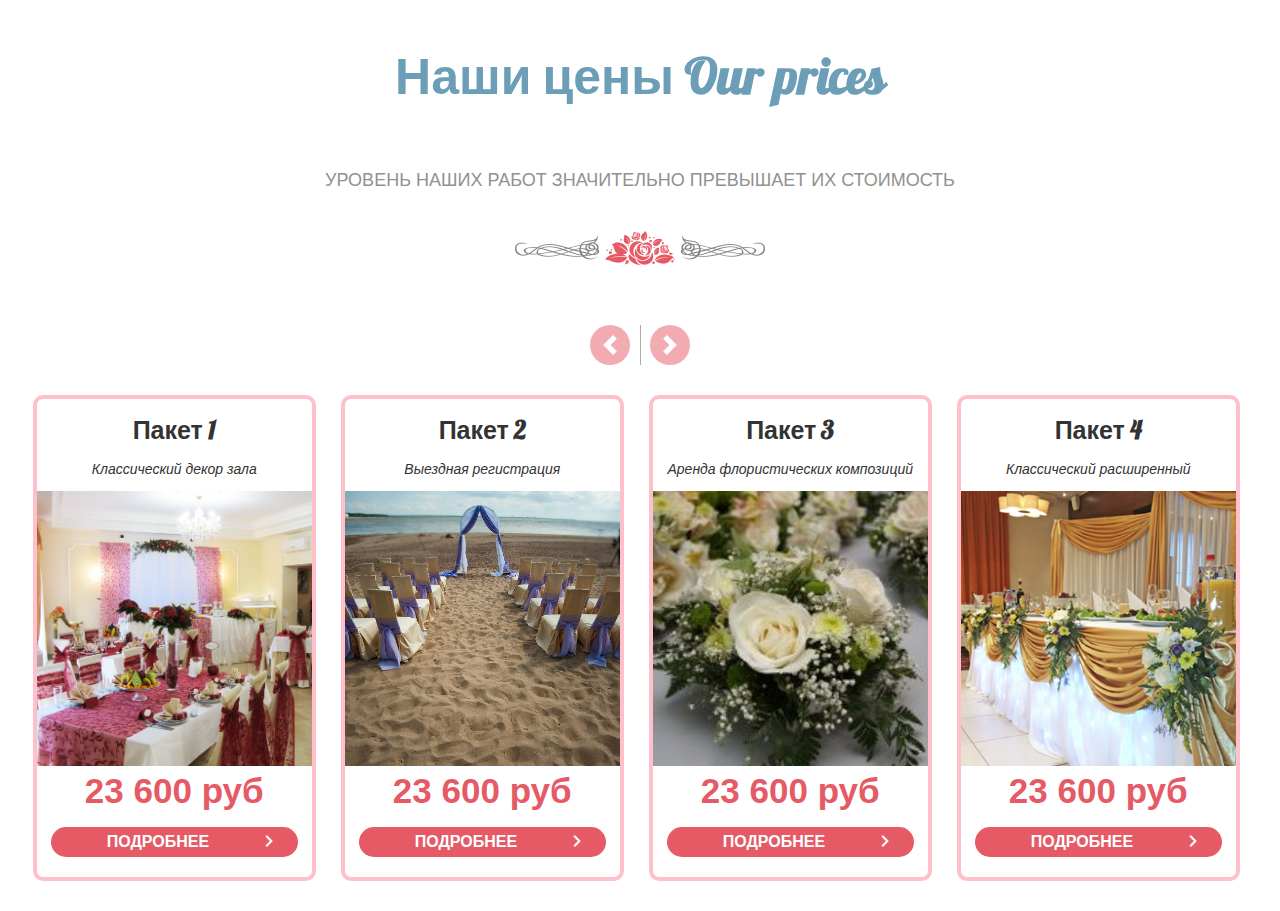
==== index.html @ 25bfe649 "Add files via upload" ====
<!DOCTYPE HTML>
<html lang="ru">
  <head>
    <meta charset="utf-8">
    <title>Контакты</title>
    <meta name="viewport" content="width=device-width, initial-scale=1">
    <link rel="stylesheet" href="css/style.min.css">
  </head>
  <body>
    <section class="price">
      <h2 class="price__title">Наши цены Our prices</h2>
      <p class="price__descr">Уровень наших работ значительно превышает их стоимость</p>
      <div class="price__decor-img">
        <img src="img/img_pod.png">
      </div>
        <div class="slider">
        <div class="slider__wrapper">
        <div class="slider__item">
          <figure class="pocket">
            <div class="pocket__title">
              <h4>Пакет 1</h4>
              <p>Классический декор зала</p>
            </div>
              <img src="img/IMG_4193-1-e1460666767911.jpg" alt="photo">
              <figcaption class="pocket__price">
                <p>23 600 руб</p>
                <a class="pocket__btn btn  btn--price" href="#">Подробнее<span></span></a>
              </figcaption>
            </figure>
        </div>
        <div class="slider__item">
          <figure class="pocket">
            <div class="pocket__title">
              <h4>Пакет 2</h4>
              <p>Выездная регистрация</p>
            </div>
              <img src="img/ijbMtm47as1-e1460666908214.jpg" alt="photo">
              <figcaption class="pocket__price">
                <p>23 600 руб</p>
                <a class="pocket__btn btn  btn--price" href="#">Подробнее<span></span></a>
              </figcaption>
            </figure>
        </div>
        <div class="slider__item">
          <figure class="pocket">
            <div class="pocket__title">
              <h4>Пакет 3</h4>
              <p>Аренда флористических композиций</p>
            </div>
              <img src="img/IMG_2077-e1460702430685.jpg" alt="photo">
              <figcaption class="pocket__price">
                <p>23 600 руб</p>
                <a class="pocket__btn btn  btn--price" href="#">Подробнее<span></span></a>
              </figcaption>
            </figure>
        </div>
        <div class="slider__item">
          <figure class="pocket">
            <div class="pocket__title">
              <h4>Пакет 4</h4>
              <p>Классический расширенный</p>
            </div>
              <img src="img/20150718_162829.jpg" alt="photo">
              <figcaption class="pocket__price">
                <p>23 600 руб</p>
                <a class="pocket__btn btn  btn--price" href="#">Подробнее<span></span></a>
              </figcaption>
            </figure>
        </div>
        <div class="slider__item">
          <figure class="pocket">
            <div class="pocket__title">
              <h4>Пакет 5</h4>
              <p>Классический "Все включено!"</p>
            </div>
              <img src="img/20150819_140505.jpg" alt="photo">
              <figcaption class="pocket__price">
                <p>23 600 руб</p>
                <a class="pocket__btn btn  btn--price" href="#">Подробнее<span></span></a>
              </figcaption>
            </figure>
        </div>
    </div>
    
    <button class="slider__control slider__control_left  slider__control_show" href="#" role="button"></button>
    <div class="price__decor-border"></div>
    <button class="slider__control slider__control_right slider__control_show" href="#" role="button"></button>
    
  </div>
    </section>
    <script type="text/javascript" src="js/slider-price.js"></script>
  </body>
</html>
---- css/style.min.css ----
@font-face{font-family:'lobster_twobold_italic';src:url(../fonts/lobstertwo-bolditalic-webfont.woff2) format('woff2'),url(../fonts/lobstertwo-bolditalic-webfont.woff) format('woff');font-weight:700;font-style:italic}@font-face{font-family:'lobster_1.3regular';src:url(../fonts/lobster_1.3-webfont.woff2) format('woff2'),url(../fonts/lobster_1.3-webfont.woff) format('woff');font-weight:400;font-style:normal}@font-face{font-family:'nerisblack';src:url(../fonts/neris-black-webfont.woff2) format('woff2'),url(../fonts/neris-black-webfont.woff) format('woff');font-weight:400;font-style:normal}@font-face{font-family:'nerissemibold';src:url(../fonts/neris-semibold-webfont.woff2) format('woff2'),url(../fonts/neris-semibold-webfont.woff) format('woff');font-weight:700;font-style:normal}
/*! normalize.css v8.0.1 | MIT License | github.com/necolas/normalize.css */
html{line-height:1.15;-webkit-text-size-adjust:100%}body{margin:0}details,main{display:block}h1{font-size:2em;margin:.67em 0}hr{box-sizing:content-box;height:0;overflow:visible}code,kbd,pre,samp{font-family:monospace,monospace;font-size:1em}a{background-color:transparent}abbr[title]{border-bottom:none;-webkit-text-decoration:underline dotted;text-decoration:underline dotted}b,strong{font-weight:bolder}small{font-size:80%}sub,sup{font-size:75%;line-height:0;position:relative;vertical-align:baseline}sub{bottom:-.25em}sup{top:-.5em}img{border-style:none}button,input,optgroup,select,textarea{font-family:inherit;font-size:100%;line-height:1.15;margin:0}button,input{overflow:visible}button,select{text-transform:none}[type=button],[type=reset],[type=submit],button{-webkit-appearance:button}[type=button]::-moz-focus-inner,[type=reset]::-moz-focus-inner,[type=submit]::-moz-focus-inner,button::-moz-focus-inner{border-style:none;padding:0}[type=button]:-moz-focusring,[type=reset]:-moz-focusring,[type=submit]:-moz-focusring,button:-moz-focusring{outline:1px dotted ButtonText}fieldset{padding:.35em .75em .625em}legend{color:inherit;display:table;max-width:100%;white-space:normal}progress{vertical-align:baseline}textarea{overflow:auto}[type=checkbox],[type=radio],legend{box-sizing:border-box;padding:0}[type=number]::-webkit-inner-spin-button,[type=number]::-webkit-outer-spin-button{height:auto}[type=search]{-webkit-appearance:textfield;outline-offset:-2px}[type=search]::-webkit-search-decoration{-webkit-appearance:none}::-webkit-file-upload-button{-webkit-appearance:button;font:inherit}summary{display:list-item}[hidden],template{display:none}.price{font-family:Roboto,Helvetica,Arial,sans-serif;max-width:1220px;margin:0 auto 30px;padding-left:20px;padding-right:20px}.price__title{font-family:'lobster_1.3regular',Helvetica,Arial,sans-serif;text-align:center;font-size:50px;line-height:60px;padding:10px 0 0;color:#6c9eb8}.price__descr{color:#919191;font-size:18px;font-weight:300;line-height:1.4;padding-top:15px;text-align:center;text-transform:uppercase}.price__decor-img{margin:0 auto;padding-bottom:55px;text-align:center;width:250px;padding-top:20px}.price__decor-img img{width:100%}.price__decor-border{background:#acacac 0 0;height:40px;top:0;left:0;margin:0 auto;position:absolute;right:0;width:1px}.pocket__btn,.pocket__price p{font-weight:900;line-height:1.2}.pocket__price p{color:#e55a65;font-size:35px;margin:0 auto 15px}.pocket__btn{box-sizing:border-box}.pocket__btn span{background:url(../img/arrow_white.png) no-repeat right center/8px auto;background-position:center;display:inline-block;float:right;height:12px;margin-right:10%;margin-top:8px;width:8px}.pocket{padding-top:20px;padding-bottom:20px;text-align:center;border:4px solid pink;border-radius:10px;color:pink;margin:0;width:90%}.pocket img{width:100%;height:auto}.pocket a,.slider__control:hover{color:#fff;text-decoration:none}.pocket__title{color:#333}.pocket__title h4{font-family:'lobster_1.3regular',Helvetica,Arial,sans-serif;font-size:25px;margin:0 auto 10px;padding:0}.pocket__title p{font-size:14px;font-style:italic}.slider{padding-top:70px;position:relative;overflow:hidden}.slider__wrapper{display:flex;transition:transform .6s ease;transition:transform .6s ease,-webkit-transform .6s ease;align-items:top;width:auto}.slider__item{padding-left:3px;flex:0 0 25%;max-width:25%}.slider__control{outline:0;border:0;position:absolute;top:20px;display:none;align-items:center;justify-content:center;width:40px;height:40px;color:#fff;text-align:center;opacity:.5;-webkit-transform:translateY(-50%);transform:translateY(-50%);background:#e55a65;border-radius:50%;margin:0 -50px 0 0}.slider__control_show{display:flex}.slider__control_show2{background-color:#ec868e}.slider__control:hover{outline:0;opacity:.9}.slider__control_left{left:50%;margin:0 0 0 -50px}.slider__control_right{right:50%;margin:0 -50px 0 0}.slider__control::before{content:'';display:inline-block;width:20px;height:20px;background:no-repeat center center;background-size:100% 100%}.slider__control_left::before{background-image:url("data:image/svg+xml;charset=utf8,%3Csvg xmlns='http://www.w3.org/2000/svg' fill='%23fff' viewBox='0 0 8 8'%3E%3Cpath d='M5.25 0l-4 4 4 4 1.5-1.5-2.5-2.5 2.5-2.5-1.5-1.5z'/%3E%3C/svg%3E")}.slider__control_right::before{background-image:url("data:image/svg+xml;charset=utf8,%3Csvg xmlns='http://www.w3.org/2000/svg' fill='%23fff' viewBox='0 0 8 8'%3E%3Cpath d='M2.75 0l-1.5 1.5 2.5 2.5-2.5 2.5 1.5 1.5 4-4-4-4z'/%3E%3C/svg%3E")}.slider__item>div{line-height:250px;font-size:100px;text-align:center}.btn{font-family:'circe-regular',Helvetica,Arial,sans-serif;width:90%;display:inline-block;box-sizing:border-box;background-color:#e55a65;color:#fff;text-transform:uppercase;text-decoration:none;text-align:center;border-radius:30px;height:30px;line-height:30px;z-index:1;border:0}.btn:hover{background-color:#de2e3c}@media (min-width:319px) and (max-width:467px){.price{max-width:467px}.slider__item{flex:0 0 100%;max-width:100%}}@media (min-width:468px) and (max-width:767px){.price{max-width:767px}.slider__item{flex:0 0 50%;max-width:50%}}@media (min-width:768px) and (max-width:1000px){.price{max-width:1000px}.slider__item{flex:0 0 33.333333%;max-width:33.333333%}}
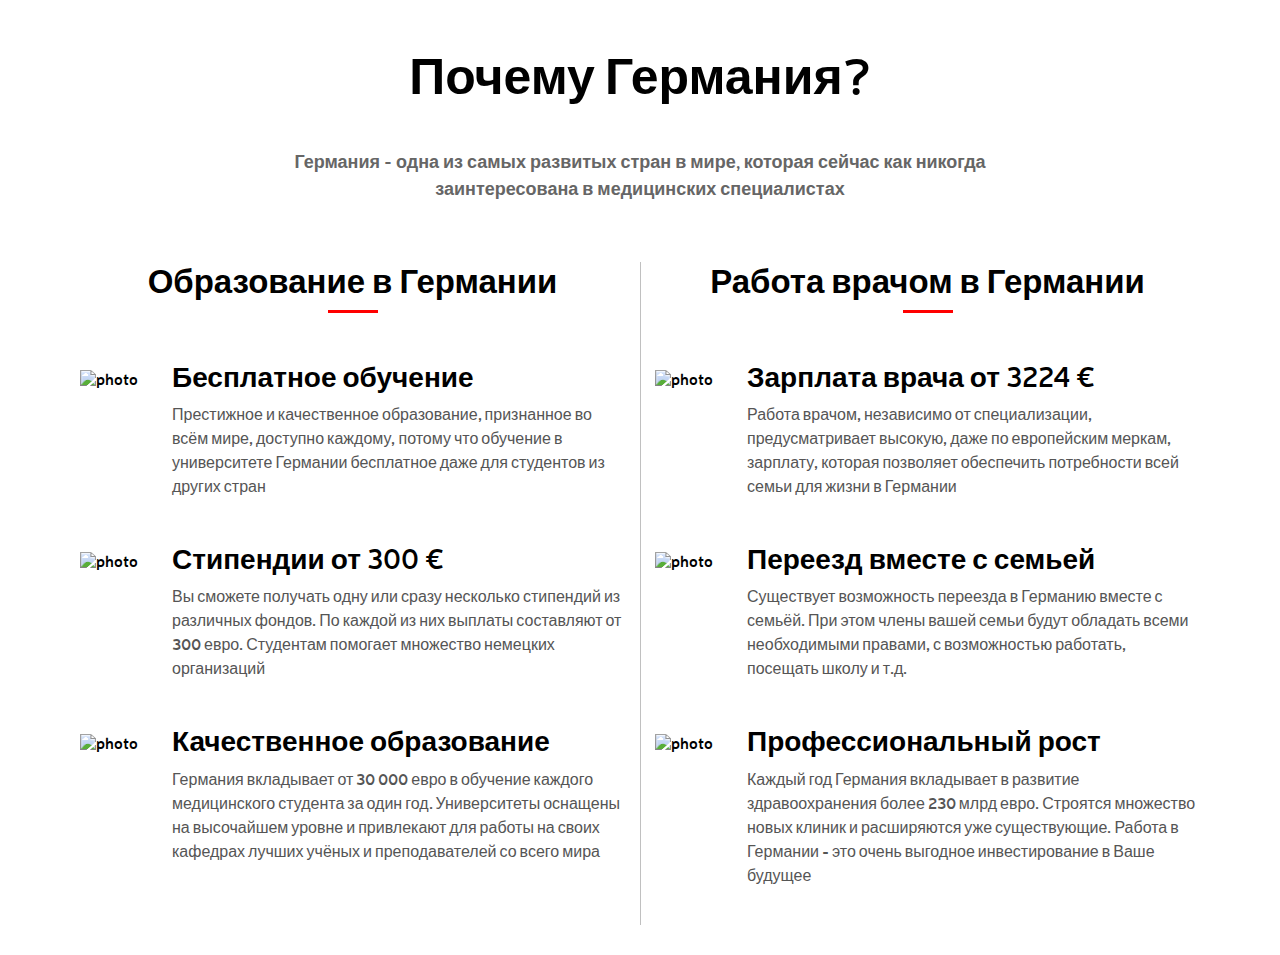
==== commit ca8c87aa: "Add files via upload" ====
--- a/index.html
+++ b/index.html
@@ -7,6 +7,129 @@
     <link rel="stylesheet" href="css/style.min.css">
   </head>
   <body>
+<!---   КОНТАКТЫ - 1-46 - СДАНО(РАБОЧЕЕ)
+    <section class="contacts">
+      <h2 class="contacts__title">Контакты</h2>
+        <div class="contacts__arrow">
+          <img src="img/sep_img2.png" class="contacts__arrow-img">
+          <div class="contacts__line"></div>
+        </div>
+
+      <div class="contacts__wrapper">
+
+        <div class="contacts__blocks-wrapper">
+          <div class="contacts__blocks">
+            <div class="contacts__block">
+              <div class="phone">
+                <div class="phone__title">
+                  <span>Позвоните нам</span>
+                </div>
+                  <p>Телефон / WhatsApp<br>
+                  <a href="tel:78632269073" class="phone__whatsapp">+7 (863) 226-90-73</a><br>
+                  <a href="tel:491744671919" class="phone__whatsapp">+49 (174) 467-19-19</a></p>
+              </div>
+              <div class="email">
+                <div class="email__title">
+                  <span>Напишите нам</span>
+                </div>
+                <p>info@medstudium.ru</p>
+              </div>
+            </div>
+            <div class="contacts__block  contacts__block2">
+              <div class="skype">
+                <div class="skype__title">
+                  <span>Скайп</span>
+                </div>
+                <p>medstudium</p>
+              </div>
+              <div class="addres">
+                <div class="addres__title">
+                  <span>Адрес</span>
+                </div>
+                <p>г. Ростов-на-Дону 334025<br>
+                ул. Окружная 30А, офис 5</p>
+              </div>
+            </div>
+            <div id="contacts__ya-map" class="contacts__ya-map-desktop">
+              <iframe src="https://yandex.ru/map-widget/v1/?um=constructor%3A64235dc79b1ee95f9f450f8799a9046890d845dbabe178e3c42a655e4f4e3738&amp;source=constructor" width="100%" height="300" frameborder="0"></iframe>
+          </div>
+          </div>
+
+          <div id="contacts__ya-map" class="contacts__ya-map-mob">
+              <iframe src="https://yandex.ru/map-widget/v1/?um=constructor%3A64235dc79b1ee95f9f450f8799a9046890d845dbabe178e3c42a655e4f4e3738&amp;source=constructor" width="100%" height="300" frameborder="0"></iframe>
+          </div>
+
+          <fieldset class="contacts__form-fieldset">
+          <form class="contacts__form" action="/echo" method="post">
+            <legend></legend>
+            <p class="contacts__form-title">Напишите нам</p>
+            <p class="contacts__form-text">Мы всегда на связи</p>
+
+            <label for="name"></label>
+            <input type="text" name="name" required placeholder="Введите ваше имя *" id="name" class="contacts__form-name">
+
+            <label for="email"></label>
+            <input type="email" name="email" required placeholder="Ваш Email *" id="email" class="contacts__form-email">
+
+            <label for="tel"></label>
+            <input type="tel" name="tel" required placeholder="Номер телефона *" class="contacts__form-tel">
+
+            <label for="message"></label>
+            <textarea name="message" id="message" rows="7" required placeholder="Ваше сообщение *" class="contacts__form-message"></textarea>
+
+            <div class="contacts__form-pers">
+              <label for="cb">
+              <input type="checkbox" name="subscribe" id="subscribe-field" class="contacts__form-check">*Нажав кнопку "Отправить сообщение" вы даете согласие на обработку <a href="#">персональных данных</a>
+              </label>
+            </div>
+            <button type="submit" class="contacts__form-btn">Отправить сообщение</button>
+          </form>
+          </fieldset>    
+        </div>
+      </div>
+    </section> --->
+
+<!--- ЗАКАЗЧИКИ 2-25 - СДАНО (РАБОЧЕЕ)
+    <section class="customers">
+      <h2 class="customers__title">Заказчики</h2>
+ 
+      <div class="slider">
+      <div class="slider__wrapper">
+        <div class="slider__item">
+          <img src="img/s-AquaJet.jpg">
+        </div>
+        <div class="slider__item">
+          <img src="img/s-Bashneft.jpg">
+        </div>
+        <div class="slider__item">
+          <img src="img/s-BKF.jpg">
+        </div>
+        <div class="slider__item">
+          <img src="img/s-Chebneft.jpg">
+        </div>
+        <div class="slider__item">
+          <img src="img/s-Condensate.jpg">
+        </div>
+        <div class="slider__item">
+          <img src="img/s-Gazprom_GES.jpg">
+        </div>
+        <div class="slider__item">
+          <img src="img/s-H2O.jpg">
+        </div>
+        <div class="slider__item">
+          <img src="img/s-Gazpromneft.jpg">
+        </div>
+        <div class="slider__item">
+          <img src="img/s-Oktant.jpg">
+        </div>
+      </div>
+  </div>
+    </section>
+    <script type="text/javascript" src="js/slider-customers.js"></script>
+---->
+
+
+<!--- ЗАКАЗЧИКИ 2-25 - СДАНО (РАБОЧЕЕ)
     <section class="price">
       <h2 class="price__title">Наши цены Our prices</h2>
       <p class="price__descr">Уровень наших работ значительно превышает их стоимость</p>
@@ -89,5 +212,60 @@
   </div>
     </section>
     <script type="text/javascript" src="js/slider-price.js"></script>
+    ---->
+
+    <section class="why">
+      
+        <h2 class="why__title">Почему Германия?</h2>
+        <p class="why__descr">Германия - одна из самых развитых стран в мире, которая сейчас как никогда заинтересована в медицинских специалистах</p>
+        <div class="why__decor"></div>
+        <div class="why__items">
+          <div class="why__wrapper">
+            <div class="why__vert-line-wrapper">
+              <div class="why__vert-line"></div>
+            </div>
+          <div class="why__item1  education">
+            <h3 class="education__title">Образование в Германии</h3>
+            <ul class="education__items">
+              <li class="education__item">
+                <img src="img/why1.png.pagespeed.ce.mlzmqAWDxA.png" alt="photo">
+                <h4 class="education__item-title">Бесплатное обучение</h4>
+                <p class="education__item-text">Престижное и качественное образование, признанное во всём мире, доступно каждому, потому что обучение в университете Германии бесплатное даже для студентов из других стран</p>
+              </li>
+              <li class="education__item">
+                <img src="img/pagespeed.ce.mlzmq.png" alt="photo">
+                <h4 class="education__item-title">Стипендии от 300 €</h4>
+                <p class="education__item-text">Вы сможете получать одну или сразу несколько стипендий из различных фондов. По каждой из них выплаты составляют от 300 евро. Студентам помогает множество немецких организаций</p>
+              </li>
+              <li class="education__item">
+                <img src="img/why3.png.pagespeed.ce.o_pmG7Yv-u.png" alt="photo">
+                <h4 class="education__item-title">Качественное образование</h4>
+                <p class="education__item-text">Германия вкладывает от 30 000 евро в обучение каждого медицинского студента за один год. Университеты оснащены на высочайшем уровне и привлекают для работы на своих кафедрах лучших учёных и преподавателей со всего мира</p>
+              </li>
+            </ul>
+          </div>
+          <div class="why__item2  education">
+            <h3 class="education__title">Работа врачом в Германии</h3>
+            <ul class="education__items">
+              <li class="education__item">
+                <img src="img/why4.png.pagespeed.ce.22J1jJBb3D.png" alt="photo">
+                <h4 class="education__item-title">Зарплата врача от 3224 €</h4>
+                <p class="education__item-text">Работа врачом, независимо от специализации, предусматривает высокую, даже по европейским меркам, зарплату, которая позволяет обеспечить потребности всей семьи для жизни в Германии</p>
+              </li>
+              <li class="education__item">
+                <img src="img/why5.png.pagespeed.ce.w7HOr9UGdV.png" alt="photo">
+                <h4 class="education__item-title">Переезд вместе с семьей</h4>
+                <p class="education__item-text">Существует возможность переезда в Германию вместе с семьёй. При этом члены вашей семьи будут обладать всеми необходимыми правами, с возможностью работать, посещать школу и т.д.</p>
+              </li>
+              <li class="education__item">
+                <img src="img/why6.png.pagespeed.ce.ZStLqPZzR9.png" alt="photo">
+                <h4 class="education__item-title">Профессиональный рост</h4>
+                <p class="education__item-text">Каждый год Германия вкладывает в развитие здравоохранения более 230 млрд евро. Строятся множество новых клиник и расширяются уже существующие. Работа в Германии - это очень выгодное инвестирование в Ваше будущее</p>
+              </li>
+            </ul>
+          </div>
+        </div>
+      </div>
+    </section>
   </body>
 </html>--- a/css/style.min.css
+++ b/css/style.min.css
@@ -1,3 +1,3 @@
 @font-face{font-family:'lobster_twobold_italic';src:url(../fonts/lobstertwo-bolditalic-webfont.woff2) format('woff2'),url(../fonts/lobstertwo-bolditalic-webfont.woff) format('woff');font-weight:700;font-style:italic}@font-face{font-family:'lobster_1.3regular';src:url(../fonts/lobster_1.3-webfont.woff2) format('woff2'),url(../fonts/lobster_1.3-webfont.woff) format('woff');font-weight:400;font-style:normal}@font-face{font-family:'nerisblack';src:url(../fonts/neris-black-webfont.woff2) format('woff2'),url(../fonts/neris-black-webfont.woff) format('woff');font-weight:400;font-style:normal}@font-face{font-family:'nerissemibold';src:url(../fonts/neris-semibold-webfont.woff2) format('woff2'),url(../fonts/neris-semibold-webfont.woff) format('woff');font-weight:700;font-style:normal}
 /*! normalize.css v8.0.1 | MIT License | github.com/necolas/normalize.css */
-html{line-height:1.15;-webkit-text-size-adjust:100%}body{margin:0}details,main{display:block}h1{font-size:2em;margin:.67em 0}hr{box-sizing:content-box;height:0;overflow:visible}code,kbd,pre,samp{font-family:monospace,monospace;font-size:1em}a{background-color:transparent}abbr[title]{border-bottom:none;-webkit-text-decoration:underline dotted;text-decoration:underline dotted}b,strong{font-weight:bolder}small{font-size:80%}sub,sup{font-size:75%;line-height:0;position:relative;vertical-align:baseline}sub{bottom:-.25em}sup{top:-.5em}img{border-style:none}button,input,optgroup,select,textarea{font-family:inherit;font-size:100%;line-height:1.15;margin:0}button,input{overflow:visible}button,select{text-transform:none}[type=button],[type=reset],[type=submit],button{-webkit-appearance:button}[type=button]::-moz-focus-inner,[type=reset]::-moz-focus-inner,[type=submit]::-moz-focus-inner,button::-moz-focus-inner{border-style:none;padding:0}[type=button]:-moz-focusring,[type=reset]:-moz-focusring,[type=submit]:-moz-focusring,button:-moz-focusring{outline:1px dotted ButtonText}fieldset{padding:.35em .75em .625em}legend{color:inherit;display:table;max-width:100%;white-space:normal}progress{vertical-align:baseline}textarea{overflow:auto}[type=checkbox],[type=radio],legend{box-sizing:border-box;padding:0}[type=number]::-webkit-inner-spin-button,[type=number]::-webkit-outer-spin-button{height:auto}[type=search]{-webkit-appearance:textfield;outline-offset:-2px}[type=search]::-webkit-search-decoration{-webkit-appearance:none}::-webkit-file-upload-button{-webkit-appearance:button;font:inherit}summary{display:list-item}[hidden],template{display:none}.price{font-family:Roboto,Helvetica,Arial,sans-serif;max-width:1220px;margin:0 auto 30px;padding-left:20px;padding-right:20px}.price__title{font-family:'lobster_1.3regular',Helvetica,Arial,sans-serif;text-align:center;font-size:50px;line-height:60px;padding:10px 0 0;color:#6c9eb8}.price__descr{color:#919191;font-size:18px;font-weight:300;line-height:1.4;padding-top:15px;text-align:center;text-transform:uppercase}.price__decor-img{margin:0 auto;padding-bottom:55px;text-align:center;width:250px;padding-top:20px}.price__decor-img img{width:100%}.price__decor-border{background:#acacac 0 0;height:40px;top:0;left:0;margin:0 auto;position:absolute;right:0;width:1px}.pocket__btn,.pocket__price p{font-weight:900;line-height:1.2}.pocket__price p{color:#e55a65;font-size:35px;margin:0 auto 15px}.pocket__btn{box-sizing:border-box}.pocket__btn span{background:url(../img/arrow_white.png) no-repeat right center/8px auto;background-position:center;display:inline-block;float:right;height:12px;margin-right:10%;margin-top:8px;width:8px}.pocket{padding-top:20px;padding-bottom:20px;text-align:center;border:4px solid pink;border-radius:10px;color:pink;margin:0;width:90%}.pocket img{width:100%;height:auto}.pocket a,.slider__control:hover{color:#fff;text-decoration:none}.pocket__title{color:#333}.pocket__title h4{font-family:'lobster_1.3regular',Helvetica,Arial,sans-serif;font-size:25px;margin:0 auto 10px;padding:0}.pocket__title p{font-size:14px;font-style:italic}.slider{padding-top:70px;position:relative;overflow:hidden}.slider__wrapper{display:flex;transition:transform .6s ease;transition:transform .6s ease,-webkit-transform .6s ease;align-items:top;width:auto}.slider__item{padding-left:3px;flex:0 0 25%;max-width:25%}.slider__control{outline:0;border:0;position:absolute;top:20px;display:none;align-items:center;justify-content:center;width:40px;height:40px;color:#fff;text-align:center;opacity:.5;-webkit-transform:translateY(-50%);transform:translateY(-50%);background:#e55a65;border-radius:50%;margin:0 -50px 0 0}.slider__control_show{display:flex}.slider__control_show2{background-color:#ec868e}.slider__control:hover{outline:0;opacity:.9}.slider__control_left{left:50%;margin:0 0 0 -50px}.slider__control_right{right:50%;margin:0 -50px 0 0}.slider__control::before{content:'';display:inline-block;width:20px;height:20px;background:no-repeat center center;background-size:100% 100%}.slider__control_left::before{background-image:url("data:image/svg+xml;charset=utf8,%3Csvg xmlns='http://www.w3.org/2000/svg' fill='%23fff' viewBox='0 0 8 8'%3E%3Cpath d='M5.25 0l-4 4 4 4 1.5-1.5-2.5-2.5 2.5-2.5-1.5-1.5z'/%3E%3C/svg%3E")}.slider__control_right::before{background-image:url("data:image/svg+xml;charset=utf8,%3Csvg xmlns='http://www.w3.org/2000/svg' fill='%23fff' viewBox='0 0 8 8'%3E%3Cpath d='M2.75 0l-1.5 1.5 2.5 2.5-2.5 2.5 1.5 1.5 4-4-4-4z'/%3E%3C/svg%3E")}.slider__item>div{line-height:250px;font-size:100px;text-align:center}.btn{font-family:'circe-regular',Helvetica,Arial,sans-serif;width:90%;display:inline-block;box-sizing:border-box;background-color:#e55a65;color:#fff;text-transform:uppercase;text-decoration:none;text-align:center;border-radius:30px;height:30px;line-height:30px;z-index:1;border:0}.btn:hover{background-color:#de2e3c}@media (min-width:319px) and (max-width:467px){.price{max-width:467px}.slider__item{flex:0 0 100%;max-width:100%}}@media (min-width:468px) and (max-width:767px){.price{max-width:767px}.slider__item{flex:0 0 50%;max-width:50%}}@media (min-width:768px) and (max-width:1000px){.price{max-width:1000px}.slider__item{flex:0 0 33.333333%;max-width:33.333333%}}+html{line-height:1.15;-webkit-text-size-adjust:100%}body{margin:0}details,main{display:block}h1{font-size:2em;margin:.67em 0}hr{box-sizing:content-box;height:0;overflow:visible}code,kbd,pre,samp{font-family:monospace,monospace;font-size:1em}a{background-color:transparent}abbr[title]{border-bottom:none;-webkit-text-decoration:underline dotted;text-decoration:underline dotted}b,strong{font-weight:bolder}small{font-size:80%}sub,sup{font-size:75%;line-height:0;position:relative;vertical-align:baseline}sub{bottom:-.25em}sup{top:-.5em}img{border-style:none}button,input,optgroup,select,textarea{font-family:inherit;font-size:100%;line-height:1.15;margin:0}button,input{overflow:visible}button,select{text-transform:none}[type=button],[type=reset],[type=submit],button{-webkit-appearance:button}[type=button]::-moz-focus-inner,[type=reset]::-moz-focus-inner,[type=submit]::-moz-focus-inner,button::-moz-focus-inner{border-style:none;padding:0}[type=button]:-moz-focusring,[type=reset]:-moz-focusring,[type=submit]:-moz-focusring,button:-moz-focusring{outline:1px dotted ButtonText}fieldset{padding:.35em .75em .625em}legend{color:inherit;display:table;max-width:100%;white-space:normal}progress{vertical-align:baseline}textarea{overflow:auto}[type=checkbox],[type=radio],legend{box-sizing:border-box;padding:0}[type=number]::-webkit-inner-spin-button,[type=number]::-webkit-outer-spin-button{height:auto}[type=search]{-webkit-appearance:textfield;outline-offset:-2px}[type=search]::-webkit-search-decoration{-webkit-appearance:none}::-webkit-file-upload-button{-webkit-appearance:button;font:inherit}summary{display:list-item}[hidden],template{display:none}.why{font-family:'nerissemibold',Helvetica,Arial,sans-serif}.why__vert-line{background:silver 0 0;height:100%;left:0;margin:0 auto;overflow:hidden;position:absolute;right:0;top:0;width:1px}.why__wrapper{max-width:1150px;padding-left:20px;padding-right:20px;display:flex;margin:20px auto 30px;overflow:hidden}.why__descr,.why__title{font-size:50px;font-weight:900;line-height:1.3;text-align:center}.why__descr{color:#666;font-size:18px;font-weight:600;margin:10px auto 0;position:relative;z-index:1;line-height:1.5;width:60%}.why__decor{background:url(../img/title.png) no-repeat center bottom/112px auto;padding:20px;margin:0 auto}.why__items{background:url(../img/bg3.jpg) no-repeat center center;background-size:auto;background-position:center top;position:relative}.why__item1{padding-right:0;background:linear-gradient(to left,#fff 20%,rgba(255,255,255,.6) 50%,rgba(255,255,255,0) 100%)}.why__item2{padding-left:0;background:linear-gradient(to right,#fff 20%,rgba(255,255,255,.6) 50%,rgba(255,255,255,0) 100%)}.education{width:50%;height:auto}.education__title{font-size:33px;font-weight:700;margin:0 auto 25px;text-align:center}.education__items{padding:0;display:flex;flex-direction:column}.education__item{position:relative;list-style-type:none;padding:22px 15px;margin:auto}.education__item img{z-index:1;width:80px;height:80px;float:left;margin:10px 0 0;position:relative}.education__item:after{opacity:0;position:absolute;background:#fff;height:0;width:100%;content:"";display:block;top:0;left:0;right:0;margin:0 auto;transition:all .4s;border-radius:5px;box-shadow:0 0 0 1px #eb3331 inset,0 0 15px rgba(0,0,0,.3)}.education__item:hover:after{height:100%;opacity:1}.education__title:after{content:"";display:table;width:50px;border-bottom:3px solid red;margin:10px auto}.education__item-title{font-size:28px;margin:0 0 10px 92px;position:relative;z-index:1;text-align:left}.education__item-text{position:relative;z-index:1;color:#555;font-size:16px;line-height:1.5;margin:0 0 0 92px}@media (min-width:300px) and (max-width:768px){.education__item,.why__wrapper{display:flex;flex-direction:column}.why__wrapper{max-width:767px;margin:20px auto 30px}.education__item{text-align:center}.education__item img{float:none;margin:0 auto}.education__item p{margin:0 auto}.education__title{margin-top:20px}.education__item-title{margin:10px auto;text-align:center;font-size:23px}.why__vert-line{display:none}.education{width:100%}}@media (min-width:769px) and (max-width:1000px){.why__vert-line{display:none}.why__wrapper{max-width:900px;display:flex;flex-direction:column;margin:20px auto 30px}.education{width:100%}.why__item2{margin-top:20px}}@media (max-width:1099px){.why__items{background:0 0}}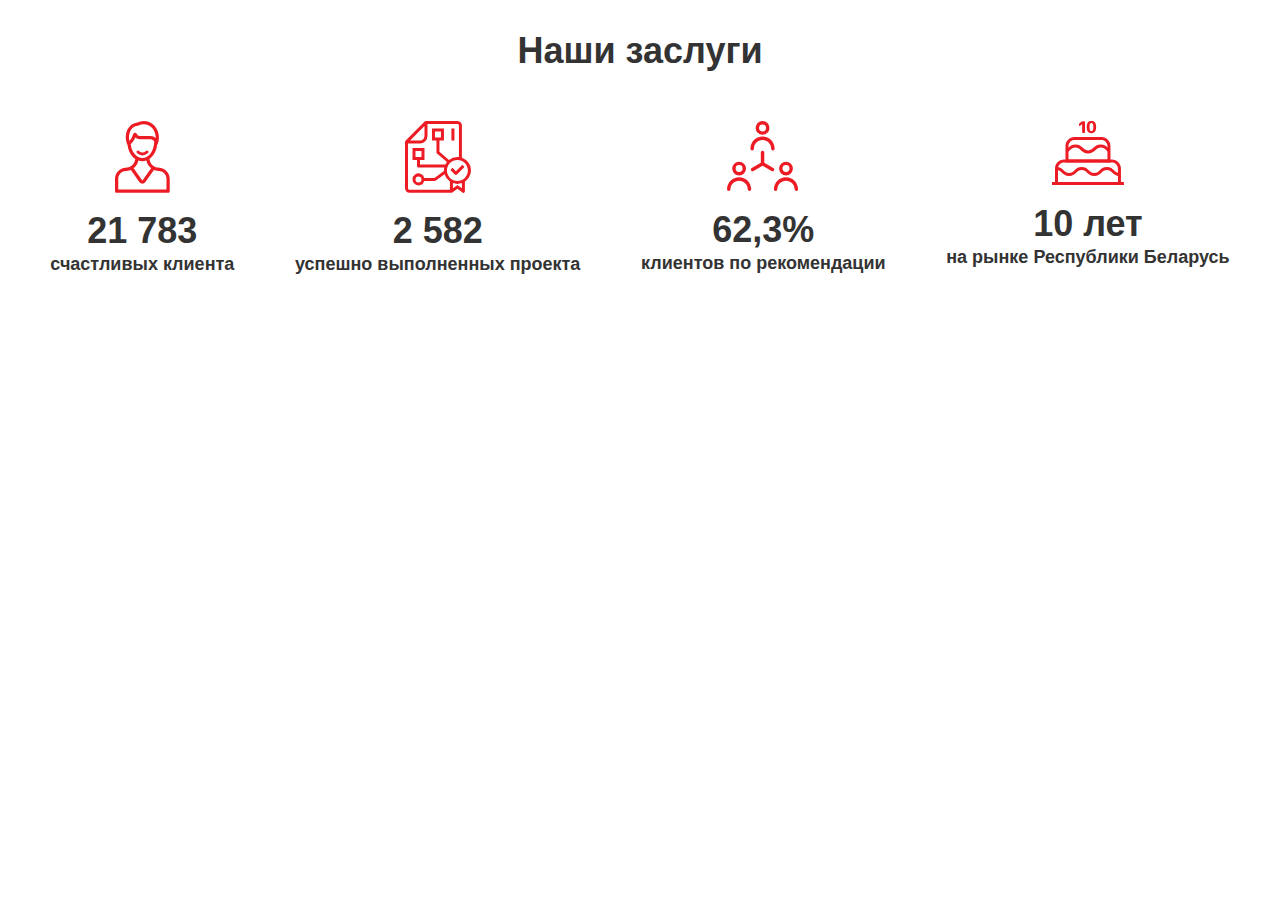
==== commit 519fe74b: "Add files via upload" ====
--- a/index.html
+++ b/index.html
@@ -129,7 +129,7 @@
 ---->
 
 
-<!--- ЗАКАЗЧИКИ 2-25 - СДАНО (РАБОЧЕЕ)
+<!--- ЗАКАЗЧИКИ 3-13 - СДАНО (НЕЗАЧЕТ)
     <section class="price">
       <h2 class="price__title">Наши цены Our prices</h2>
       <p class="price__descr">Уровень наших работ значительно превышает их стоимость</p>
@@ -214,16 +214,14 @@
     <script type="text/javascript" src="js/slider-price.js"></script>
     ---->
 
+<!---- ПОЧЕМУ МЫ 5-6 - СДАНО 
     <section class="why">
-      
         <h2 class="why__title">Почему Германия?</h2>
         <p class="why__descr">Германия - одна из самых развитых стран в мире, которая сейчас как никогда заинтересована в медицинских специалистах</p>
         <div class="why__decor"></div>
         <div class="why__items">
           <div class="why__wrapper">
-            <div class="why__vert-line-wrapper">
               <div class="why__vert-line"></div>
-            </div>
           <div class="why__item1  education">
             <h3 class="education__title">Образование в Германии</h3>
             <ul class="education__items">
@@ -267,5 +265,58 @@
         </div>
       </div>
     </section>
+    ---->
+    <section class="advantages">
+      <h2 class="advantages__title">Наши заслуги</h2>
+      <div class="advantages__items">
+        <figure class="advantages__item">
+          <img src="img/group-8.svg" alt="photo">
+          <figcaption>
+            <p>21 783</p>
+            <span class="advantages__text">счастливых клиента</span>
+          </figcaption>
+        </figure>
+        <figure class="advantages__item">
+          <img src="img/project.svg" alt="photo">
+          <figcaption>
+            <p>2 582</p>
+            <span class="advantages__text  advantages__text--nomob">успешно выполненных проекта</span>
+            <span class="advantages__text  advantages__text--mob">выполненных проектов</span>
+          </figcaption>
+        </figure>
+        <figure class="advantages__item">
+          <img src="img/networking-group.svg" alt="photo">
+          <figcaption>
+            <p>62,3%</p>
+            <span class="advantages__text">клиентов по рекомендации</span>
+          </figcaption>
+        </figure>
+        <figure class="advantages__item">
+          <img src="img/group-9.svg" alt="photo">
+          <figcaption>
+            <p>10 лет</p>
+            <span class="advantages__text  advantages__text--nomob">на рынке Республики Беларусь</span>
+            <span class="advantages__text  advantages__text--mob">на рынке РБ</span>
+          </figcaption>
+        </figure>
+        <figure class="advantages__item  advantages__item--mob">
+          <figcaption>
+            <p>15 783</p>
+            <span class="advantages__text">довольных физических лиц</span>
+          </figcaption>
+        </figure>
+        <figure class="advantages__item  advantages__item--mob">
+          <figcaption>
+            <p>2 348</p>
+            <span class="advantages__text">довольных юридических лиц</span>
+          </figcaption>
+        </figure>
+      </div>
+      <p class="advantage__credit">Работаем с кредитными деньгами</p>
+      <div class="advantage__title2">
+        <img src="img/logo-lamp.png" alt="photo">
+        <p>С компанией «Электромастер» надёжно и светло!</p>
+      </div>
+    </section>
   </body>
 </html>--- a/css/style.min.css
+++ b/css/style.min.css
@@ -1,3 +1,3 @@
 @font-face{font-family:'lobster_twobold_italic';src:url(../fonts/lobstertwo-bolditalic-webfont.woff2) format('woff2'),url(../fonts/lobstertwo-bolditalic-webfont.woff) format('woff');font-weight:700;font-style:italic}@font-face{font-family:'lobster_1.3regular';src:url(../fonts/lobster_1.3-webfont.woff2) format('woff2'),url(../fonts/lobster_1.3-webfont.woff) format('woff');font-weight:400;font-style:normal}@font-face{font-family:'nerisblack';src:url(../fonts/neris-black-webfont.woff2) format('woff2'),url(../fonts/neris-black-webfont.woff) format('woff');font-weight:400;font-style:normal}@font-face{font-family:'nerissemibold';src:url(../fonts/neris-semibold-webfont.woff2) format('woff2'),url(../fonts/neris-semibold-webfont.woff) format('woff');font-weight:700;font-style:normal}
 /*! normalize.css v8.0.1 | MIT License | github.com/necolas/normalize.css */
-html{line-height:1.15;-webkit-text-size-adjust:100%}body{margin:0}details,main{display:block}h1{font-size:2em;margin:.67em 0}hr{box-sizing:content-box;height:0;overflow:visible}code,kbd,pre,samp{font-family:monospace,monospace;font-size:1em}a{background-color:transparent}abbr[title]{border-bottom:none;-webkit-text-decoration:underline dotted;text-decoration:underline dotted}b,strong{font-weight:bolder}small{font-size:80%}sub,sup{font-size:75%;line-height:0;position:relative;vertical-align:baseline}sub{bottom:-.25em}sup{top:-.5em}img{border-style:none}button,input,optgroup,select,textarea{font-family:inherit;font-size:100%;line-height:1.15;margin:0}button,input{overflow:visible}button,select{text-transform:none}[type=button],[type=reset],[type=submit],button{-webkit-appearance:button}[type=button]::-moz-focus-inner,[type=reset]::-moz-focus-inner,[type=submit]::-moz-focus-inner,button::-moz-focus-inner{border-style:none;padding:0}[type=button]:-moz-focusring,[type=reset]:-moz-focusring,[type=submit]:-moz-focusring,button:-moz-focusring{outline:1px dotted ButtonText}fieldset{padding:.35em .75em .625em}legend{color:inherit;display:table;max-width:100%;white-space:normal}progress{vertical-align:baseline}textarea{overflow:auto}[type=checkbox],[type=radio],legend{box-sizing:border-box;padding:0}[type=number]::-webkit-inner-spin-button,[type=number]::-webkit-outer-spin-button{height:auto}[type=search]{-webkit-appearance:textfield;outline-offset:-2px}[type=search]::-webkit-search-decoration{-webkit-appearance:none}::-webkit-file-upload-button{-webkit-appearance:button;font:inherit}summary{display:list-item}[hidden],template{display:none}.why{font-family:'nerissemibold',Helvetica,Arial,sans-serif}.why__vert-line{background:silver 0 0;height:100%;left:0;margin:0 auto;overflow:hidden;position:absolute;right:0;top:0;width:1px}.why__wrapper{max-width:1150px;padding-left:20px;padding-right:20px;display:flex;margin:20px auto 30px;overflow:hidden}.why__descr,.why__title{font-size:50px;font-weight:900;line-height:1.3;text-align:center}.why__descr{color:#666;font-size:18px;font-weight:600;margin:10px auto 0;position:relative;z-index:1;line-height:1.5;width:60%}.why__decor{background:url(../img/title.png) no-repeat center bottom/112px auto;padding:20px;margin:0 auto}.why__items{background:url(../img/bg3.jpg) no-repeat center center;background-size:auto;background-position:center top;position:relative}.why__item1{padding-right:0;background:linear-gradient(to left,#fff 20%,rgba(255,255,255,.6) 50%,rgba(255,255,255,0) 100%)}.why__item2{padding-left:0;background:linear-gradient(to right,#fff 20%,rgba(255,255,255,.6) 50%,rgba(255,255,255,0) 100%)}.education{width:50%;height:auto}.education__title{font-size:33px;font-weight:700;margin:0 auto 25px;text-align:center}.education__items{padding:0;display:flex;flex-direction:column}.education__item{position:relative;list-style-type:none;padding:22px 15px;margin:auto}.education__item img{z-index:1;width:80px;height:80px;float:left;margin:10px 0 0;position:relative}.education__item:after{opacity:0;position:absolute;background:#fff;height:0;width:100%;content:"";display:block;top:0;left:0;right:0;margin:0 auto;transition:all .4s;border-radius:5px;box-shadow:0 0 0 1px #eb3331 inset,0 0 15px rgba(0,0,0,.3)}.education__item:hover:after{height:100%;opacity:1}.education__title:after{content:"";display:table;width:50px;border-bottom:3px solid red;margin:10px auto}.education__item-title{font-size:28px;margin:0 0 10px 92px;position:relative;z-index:1;text-align:left}.education__item-text{position:relative;z-index:1;color:#555;font-size:16px;line-height:1.5;margin:0 0 0 92px}@media (min-width:300px) and (max-width:768px){.education__item,.why__wrapper{display:flex;flex-direction:column}.why__wrapper{max-width:767px;margin:20px auto 30px}.education__item{text-align:center}.education__item img{float:none;margin:0 auto}.education__item p{margin:0 auto}.education__title{margin-top:20px}.education__item-title{margin:10px auto;text-align:center;font-size:23px}.why__vert-line{display:none}.education{width:100%}}@media (min-width:769px) and (max-width:1000px){.why__vert-line{display:none}.why__wrapper{max-width:900px;display:flex;flex-direction:column;margin:20px auto 30px}.education{width:100%}.why__item2{margin-top:20px}}@media (max-width:1099px){.why__items{background:0 0}}+html{line-height:1.15;-webkit-text-size-adjust:100%}body{margin:0}details,main{display:block}h1{font-size:2em;margin:.67em 0}hr{box-sizing:content-box;height:0;overflow:visible}code,kbd,pre,samp{font-family:monospace,monospace;font-size:1em}a{background-color:transparent}abbr[title]{border-bottom:none;-webkit-text-decoration:underline dotted;text-decoration:underline dotted}b,strong{font-weight:bolder}small{font-size:80%}sub,sup{font-size:75%;line-height:0;position:relative;vertical-align:baseline}sub{bottom:-.25em}sup{top:-.5em}img{border-style:none}button,input,optgroup,select,textarea{font-family:inherit;font-size:100%;line-height:1.15;margin:0}button,input{overflow:visible}button,select{text-transform:none}[type=button],[type=reset],[type=submit],button{-webkit-appearance:button}[type=button]::-moz-focus-inner,[type=reset]::-moz-focus-inner,[type=submit]::-moz-focus-inner,button::-moz-focus-inner{border-style:none;padding:0}[type=button]:-moz-focusring,[type=reset]:-moz-focusring,[type=submit]:-moz-focusring,button:-moz-focusring{outline:1px dotted ButtonText}fieldset{padding:.35em .75em .625em}legend{color:inherit;display:table;max-width:100%;white-space:normal}progress{vertical-align:baseline}textarea{overflow:auto}[type=checkbox],[type=radio],legend{box-sizing:border-box;padding:0}[type=number]::-webkit-inner-spin-button,[type=number]::-webkit-outer-spin-button{height:auto}[type=search]{-webkit-appearance:textfield;outline-offset:-2px}[type=search]::-webkit-search-decoration{-webkit-appearance:none}::-webkit-file-upload-button{-webkit-appearance:button;font:inherit}summary{display:list-item}[hidden],template{display:none}.advantages{min-width:960px;max-width:1300px;padding-left:20px;padding-right:20px;margin:0 auto}.advantages__title{color:#333;font-family:"Open Sans",sans-serif,Arial,Helvetica,Verdana;font-size:36px;text-align:center}.advantages__items{display:flex;margin:0 auto;flex-wrap:wrap;justify-content:space-between}.advantages__item{margin:10px auto;padding:10px;width:auto;text-align:center}.advantage__title2 p,.advantages__item p,.advantages__text{font-family:"Open Sans",sans-serif,Arial,Helvetica,Verdana;font-weight:700}.advantages__item p{font-size:36px;line-height:1;margin-bottom:.3125rem;margin-top:15px;color:#333}.advantages__text{color:#333;font-size:18px}.advantages__item--mob,.advantages__text--mob{display:none}.advantage__credit{display:none;margin:15px 0;padding:10px 0;background:#ed1c24;color:#fff;font-size:28px;font-weight:700;line-height:normal;text-align:center;text-transform:uppercase;width:auto}.advantage__title2{display:none;justify-content:center;align-items:center}.advantage__title2 img{width:29px;height:44px}.advantage__title2 p{padding-left:1rem;color:#000;font-size:3vw}@media (min-width:280px) and (max-width:640px){.advantages{min-width:240px;max-width:640px}.advantages__items{flex-wrap:wrap}.advantages__item{width:50%}.advantages__item p{font-size:1.7rem;color:#ed1c24}.advantages__text{font-size:.8rem;text-transform:uppercase}.advantages__item--mob,.advantages__text--mob{display:block}.advantages__item img,.advantages__text--nomob{display:none}.advantage__credit{display:block;font-size:22px}.advantage__title2{display:flex}}@media (min-width:641px) and (max-width:768px){.advantages{min-width:600px;max-width:768px}.advantages__items{flex-wrap:wrap}.advantages__item{width:33%}.advantages__item p{font-size:1.855rem;color:#ed1c24}.advantages__text{font-size:1.8vw;text-transform:uppercase}.advantages__item--mob,.advantages__text--mob{display:block}.advantages__item img,.advantages__text--nomob{display:none}.advantage__credit{display:block}.advantage__title2{display:flex}}@media (min-width:769px) and (max-width:959px){.advantages{min-width:729px;max-width:959px}.advantages__items{display:flex;flex-wrap:nowrap}.advantages__item{width:16%}.advantages__item p{font-size:1.855rem;color:#ed1c24}.advantages__text{font-size:1.8vw;text-transform:uppercase}.advantages__item--mob,.advantages__text--mob{display:block}.advantages__item img,.advantages__text--nomob{display:none}.advantage__credit{display:block}.advantage__title2{display:flex}}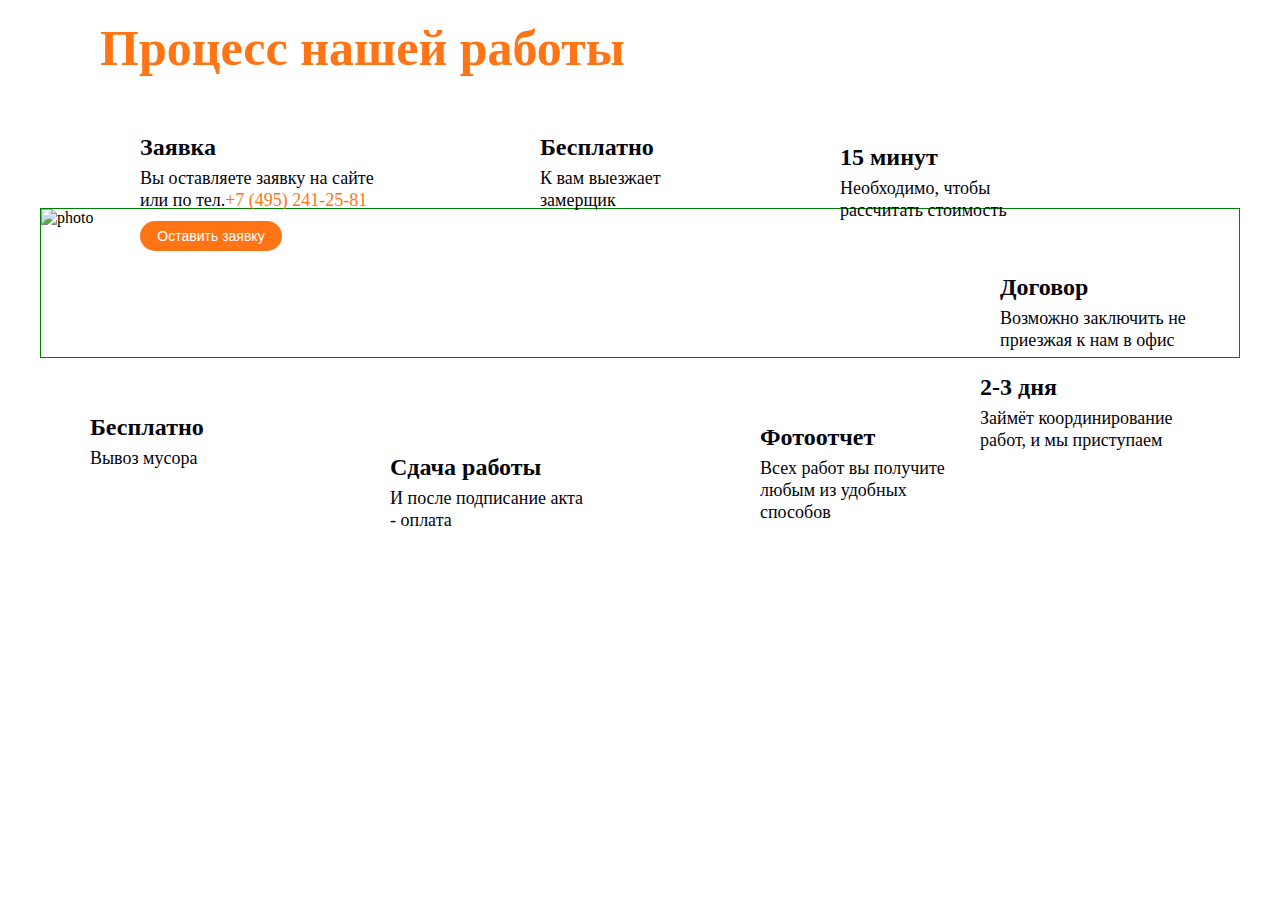
==== commit eb2b3bba: "Add files via upload" ====
--- a/index.html
+++ b/index.html
@@ -214,7 +214,7 @@
     <script type="text/javascript" src="js/slider-price.js"></script>
     ---->
 
-<!---- ПОЧЕМУ МЫ 5-6 - СДАНО 
+<!---- ПОЧЕМУ МЫ 5-6 - СДАНО - ЗАЧЕТ
     <section class="why">
         <h2 class="why__title">Почему Германия?</h2>
         <p class="why__descr">Германия - одна из самых развитых стран в мире, которая сейчас как никогда заинтересована в медицинских специалистах</p>
@@ -266,6 +266,7 @@
       </div>
     </section>
     ---->
+    <!------- Наши ЗАСЛУГИ - СДАНО - ЗАЧЕТ
     <section class="advantages">
       <h2 class="advantages__title">Наши заслуги</h2>
       <div class="advantages__items">
@@ -318,5 +319,55 @@
         <p>С компанией «Электромастер» надёжно и светло!</p>
       </div>
     </section>
+    ----->
+    <section class="process">
+      <div class="process__wrapper">
+      <h2 class="process__title">Процесс нашей работы</h2>
+        <div class="process__items steps">
+          <img src="img/process-bg.png" alt="photo" class="process__img-bg">
+          <div class="step  step__1">
+            <h3 class="step__title">Заявка</h3>
+            <p class="step__text">Вы оставляете заявку на сайте или по тел.<a href="tel:+74952412581">+7 (495) 241-25-81</a></p>
+            <a href="#" class="step__button  btn">Оставить заявку</a>
+          </div>
+          <div class="step  step__2">
+            <h3 class="step__title">Бесплатно</h3>
+            <p class="step__text">К вам выезжает замерщик</p>
+          </div>
+          <div class="step  step__3">
+            <h3 class="step__title">15 минут</h3>
+            <p class="step__text">Необходимо, чтобы рассчитать стоимость</p>
+          </div>
+          <div class="step  step__4">
+            <h3 class="step__title">Договор</h3>
+            <p class="step__text">Возможно заключить не приезжая к нам в офис</p>
+          </div>
+          <div class="step  step__5">
+            <h3 class="step__title">2-3 дня</h3>
+            <p class="step__text">Займёт координирование работ, и мы приступаем</p>
+          </div>
+          <div class="step  step__6">
+            <h3 class="step__title">Фотоотчет</h3>
+            <p class="step__text">Всех работ вы получите любым из удобных способов</p>
+          </div>
+          <div class="step  step__7">
+            <h3 class="step__title">Сдача работы</h3>
+            <p class="step__text">И после подписание акта - оплата</p>
+          </div>
+          <div class="step  step__8">
+            <h3 class="step__title">Бесплатно</h3>
+            <p class="step__text">Вывоз мусора</p>
+          </div>
+        </div>
+      </div>
+    </section>
+    <!----
+    <section class="our-masters">
+      <div class="our-masters__wrapper">
+        <div class="our-masters__title">
+          <span>Наши мастера</span>
+        </div>
+      </div>
+    </section>--->
   </body>
 </html>--- a/css/style.min.css
+++ b/css/style.min.css
@@ -1,3 +1,5 @@
 @font-face{font-family:'lobster_twobold_italic';src:url(../fonts/lobstertwo-bolditalic-webfont.woff2) format('woff2'),url(../fonts/lobstertwo-bolditalic-webfont.woff) format('woff');font-weight:700;font-style:italic}@font-face{font-family:'lobster_1.3regular';src:url(../fonts/lobster_1.3-webfont.woff2) format('woff2'),url(../fonts/lobster_1.3-webfont.woff) format('woff');font-weight:400;font-style:normal}@font-face{font-family:'nerisblack';src:url(../fonts/neris-black-webfont.woff2) format('woff2'),url(../fonts/neris-black-webfont.woff) format('woff');font-weight:400;font-style:normal}@font-face{font-family:'nerissemibold';src:url(../fonts/neris-semibold-webfont.woff2) format('woff2'),url(../fonts/neris-semibold-webfont.woff) format('woff');font-weight:700;font-style:normal}
 /*! normalize.css v8.0.1 | MIT License | github.com/necolas/normalize.css */
-html{line-height:1.15;-webkit-text-size-adjust:100%}body{margin:0}details,main{display:block}h1{font-size:2em;margin:.67em 0}hr{box-sizing:content-box;height:0;overflow:visible}code,kbd,pre,samp{font-family:monospace,monospace;font-size:1em}a{background-color:transparent}abbr[title]{border-bottom:none;-webkit-text-decoration:underline dotted;text-decoration:underline dotted}b,strong{font-weight:bolder}small{font-size:80%}sub,sup{font-size:75%;line-height:0;position:relative;vertical-align:baseline}sub{bottom:-.25em}sup{top:-.5em}img{border-style:none}button,input,optgroup,select,textarea{font-family:inherit;font-size:100%;line-height:1.15;margin:0}button,input{overflow:visible}button,select{text-transform:none}[type=button],[type=reset],[type=submit],button{-webkit-appearance:button}[type=button]::-moz-focus-inner,[type=reset]::-moz-focus-inner,[type=submit]::-moz-focus-inner,button::-moz-focus-inner{border-style:none;padding:0}[type=button]:-moz-focusring,[type=reset]:-moz-focusring,[type=submit]:-moz-focusring,button:-moz-focusring{outline:1px dotted ButtonText}fieldset{padding:.35em .75em .625em}legend{color:inherit;display:table;max-width:100%;white-space:normal}progress{vertical-align:baseline}textarea{overflow:auto}[type=checkbox],[type=radio],legend{box-sizing:border-box;padding:0}[type=number]::-webkit-inner-spin-button,[type=number]::-webkit-outer-spin-button{height:auto}[type=search]{-webkit-appearance:textfield;outline-offset:-2px}[type=search]::-webkit-search-decoration{-webkit-appearance:none}::-webkit-file-upload-button{-webkit-appearance:button;font:inherit}summary{display:list-item}[hidden],template{display:none}.advantages{min-width:960px;max-width:1300px;padding-left:20px;padding-right:20px;margin:0 auto}.advantages__title{color:#333;font-family:"Open Sans",sans-serif,Arial,Helvetica,Verdana;font-size:36px;text-align:center}.advantages__items{display:flex;margin:0 auto;flex-wrap:wrap;justify-content:space-between}.advantages__item{margin:10px auto;padding:10px;width:auto;text-align:center}.advantage__title2 p,.advantages__item p,.advantages__text{font-family:"Open Sans",sans-serif,Arial,Helvetica,Verdana;font-weight:700}.advantages__item p{font-size:36px;line-height:1;margin-bottom:.3125rem;margin-top:15px;color:#333}.advantages__text{color:#333;font-size:18px}.advantages__item--mob,.advantages__text--mob{display:none}.advantage__credit{display:none;margin:15px 0;padding:10px 0;background:#ed1c24;color:#fff;font-size:28px;font-weight:700;line-height:normal;text-align:center;text-transform:uppercase;width:auto}.advantage__title2{display:none;justify-content:center;align-items:center}.advantage__title2 img{width:29px;height:44px}.advantage__title2 p{padding-left:1rem;color:#000;font-size:3vw}@media (min-width:280px) and (max-width:640px){.advantages{min-width:240px;max-width:640px}.advantages__items{flex-wrap:wrap}.advantages__item{width:50%}.advantages__item p{font-size:1.7rem;color:#ed1c24}.advantages__text{font-size:.8rem;text-transform:uppercase}.advantages__item--mob,.advantages__text--mob{display:block}.advantages__item img,.advantages__text--nomob{display:none}.advantage__credit{display:block;font-size:22px}.advantage__title2{display:flex}}@media (min-width:641px) and (max-width:768px){.advantages{min-width:600px;max-width:768px}.advantages__items{flex-wrap:wrap}.advantages__item{width:33%}.advantages__item p{font-size:1.855rem;color:#ed1c24}.advantages__text{font-size:1.8vw;text-transform:uppercase}.advantages__item--mob,.advantages__text--mob{display:block}.advantages__item img,.advantages__text--nomob{display:none}.advantage__credit{display:block}.advantage__title2{display:flex}}@media (min-width:769px) and (max-width:959px){.advantages{min-width:729px;max-width:959px}.advantages__items{display:flex;flex-wrap:nowrap}.advantages__item{width:16%}.advantages__item p{font-size:1.855rem;color:#ed1c24}.advantages__text{font-size:1.8vw;text-transform:uppercase}.advantages__item--mob,.advantages__text--mob{display:block}.advantages__item img,.advantages__text--nomob{display:none}.advantage__credit{display:block}.advantage__title2{display:flex}}+html{line-height:1.15;-webkit-text-size-adjust:100%}body{margin:0}details,main{display:block}h1{font-size:2em;margin:.67em 0}hr{box-sizing:content-box;height:0;overflow:visible}code,kbd,pre,samp{font-family:monospace,monospace;font-size:1em}a{background-color:transparent}abbr[title]{border-bottom:none;-webkit-text-decoration:underline dotted;text-decoration:underline dotted}b,strong{font-weight:bolder}small{font-size:80%}sub,sup{font-size:75%;line-height:0;position:relative;vertical-align:baseline}sub{bottom:-.25em}sup{top:-.5em}img{border-style:none}button,input,optgroup,select,textarea{font-family:inherit;font-size:100%;line-height:1.15;margin:0}button,input{overflow:visible}button,select{text-transform:none}[type=button],[type=reset],[type=submit],button{-webkit-appearance:button}[type=button]::-moz-focus-inner,[type=reset]::-moz-focus-inner,[type=submit]::-moz-focus-inner,button::-moz-focus-inner{border-style:none;padding:0}[type=button]:-moz-focusring,[type=reset]:-moz-focusring,[type=submit]:-moz-focusring,button:-moz-focusring{outline:1px dotted ButtonText}fieldset{padding:.35em .75em .625em}legend{color:inherit;display:table;max-width:100%;white-space:normal}progress{vertical-align:baseline}textarea{overflow:auto}[type=checkbox],[type=radio],legend{box-sizing:border-box;padding:0}[type=number]::-webkit-inner-spin-button,[type=number]::-webkit-outer-spin-button{height:auto}[type=search]{-webkit-appearance:textfield;outline-offset:-2px}[type=search]::-webkit-search-decoration{-webkit-appearance:none}::-webkit-file-upload-button{-webkit-appearance:button;font:inherit}summary{display:list-item}[hidden],template{display:none}.advantages{min-width:960px;max-width:1300px;padding-left:20px;padding-right:20px;margin:0 auto}.advantages__title{color:#333;font-family:"Open Sans",sans-serif,Arial,Helvetica,Verdana;font-size:36px;text-align:center}.advantages__items{display:flex;margin:0 auto;flex-wrap:wrap;justify-content:space-between}.advantages__item{margin:10px auto;padding:10px;width:auto;text-align:center}.advantage__title2 p,.advantages__item p,.advantages__text{font-family:"Open Sans",sans-serif,Arial,Helvetica,Verdana;font-weight:700}.advantages__item p{font-size:36px;line-height:1;margin-bottom:.3125rem;margin-top:15px;color:#333}.advantages__text{color:#333;font-size:18px}.advantages__item--mob,.advantages__text--mob{display:none}.advantage__credit{display:none;margin:15px 0;padding:10px 0;background:#ed1c24;color:#fff;font-size:28px;font-weight:700;line-height:normal;text-align:center;text-transform:uppercase;width:auto}.advantage__title2{display:none;justify-content:center;align-items:center}.advantage__title2 img{width:29px;height:44px}.advantage__title2 p{padding-left:1rem;color:#000;font-size:3vw}.btn{font-family:'circe-regular',Helvetica,Arial,sans-serif;width:142px;display:inline-block;box-sizing:border-box;background-color:#ff7516;color:#fff;text-decoration:none;text-align:center;border-radius:25px;height:30px;line-height:30px;z-index:1;border:0;font-size:14px}.process{max-width:1300px;padding-left:40px;padding-right:40px;margin:0 auto}.process__wrapper{z-index:2;position:relative}.process__title{font-size:50px;color:#ff7516;font-family:"Museo Cyrl 900";margin:20px 0 130px 5%}.process__img-bg{position:relative;margin:0 auto}.steps{border:1px solid green;padding-bottom:130px;z-index:2}.step{position:absolute}.step__button{margin-top:10px}.step__1{width:250px;top:90px;left:100px}.step__2{width:200px;top:90px;left:500px}.step__3,.step__4{width:200px;top:100px;left:800px}.step__4{top:230px;left:960px}.step__5,.step__6{width:200px;top:330px;left:940px}.step__6{top:380px;left:720px}.step__7,.step__8{width:200px;top:410px;left:350px}.step__8{top:370px;left:50px}.step__title{color:#03040d;font-family:"Museo Cyrl 900";font-size:24px;margin-bottom:5px}.step__text,.step__text a{font-family:"Museo Sans Cyrl 500";font-size:18px;line-height:22px}.step__text{margin-top:0;margin-bottom:0;color:#03040d}.step__text a{color:#ff7516;text-decoration:none}
+/*!!!!!!*/
+@media (min-width:280px) and (max-width:640px){.advantages{min-width:240px;max-width:640px}.advantages__items{flex-wrap:wrap}.advantages__item{width:50%;padding:0}.advantages__item p{font-size:1.65rem;color:#ed1c24}.advantages__text{font-size:.8rem;text-transform:uppercase}.advantages__item--mob,.advantages__text--mob{display:block}.advantages__item img,.advantages__text--nomob{display:none}.advantage__credit{display:block;font-size:22px}.advantage__title2{display:flex}}@media (min-width:280px) and (max-width:1170px){.process{min-width:200px;max-width:1170px;padding-left:40px;padding-right:40px;margin:0;z-index:2}.process__title{font-size:40px;margin:20px 0 30px 5%}.process__img-bg{display:none}.step{width:auto;position:static}.steps{padding-bottom:20px}.step__title{position:relative}.step__title::before{content:'';position:absolute;top:0;left:-27px;background:url(../img/circle-icon.png) no-repeat center center;background-size:cover;width:16px;height:16px;margin-top:4px}}@media (min-width:280px) and (max-width:990px){.our-masters{padding:145px 0 50px;background:#f9f9f9}.our-masters__wrapper{min-width:200px;max-width:990px}.our-masters__title{width:250px;height:250px;margin-left:-125px;margin-top:-250px}.our-masters__title span{font-size:26px;line-height:32px;margin-top:70px}}@media (min-width:641px) and (max-width:768px){.advantages{min-width:600px;max-width:768px}.advantages__items{flex-wrap:wrap}.advantages__item{width:33%;padding:0}.advantages__item p{font-size:1.855rem;color:#ed1c24}.advantages__text{font-size:1.8vw;text-transform:uppercase}.advantages__item--mob,.advantages__text--mob{display:block}.advantages__item img,.advantages__text--nomob{display:none}.advantage__credit{display:block}.advantage__title2{display:flex}}@media (min-width:769px) and (max-width:959px){.advantages{min-width:729px;max-width:959px}.advantages__items{display:flex;flex-wrap:nowrap}.advantages__item{width:16%}.advantages__item p{font-size:1.855rem;color:#ed1c24}.advantages__text{font-size:1.8vw;text-transform:uppercase}.advantages__item--mob,.advantages__text--mob{display:block}.advantages__item img,.advantages__text--nomob{display:none}.advantage__credit{display:block}.advantage__title2{display:flex}}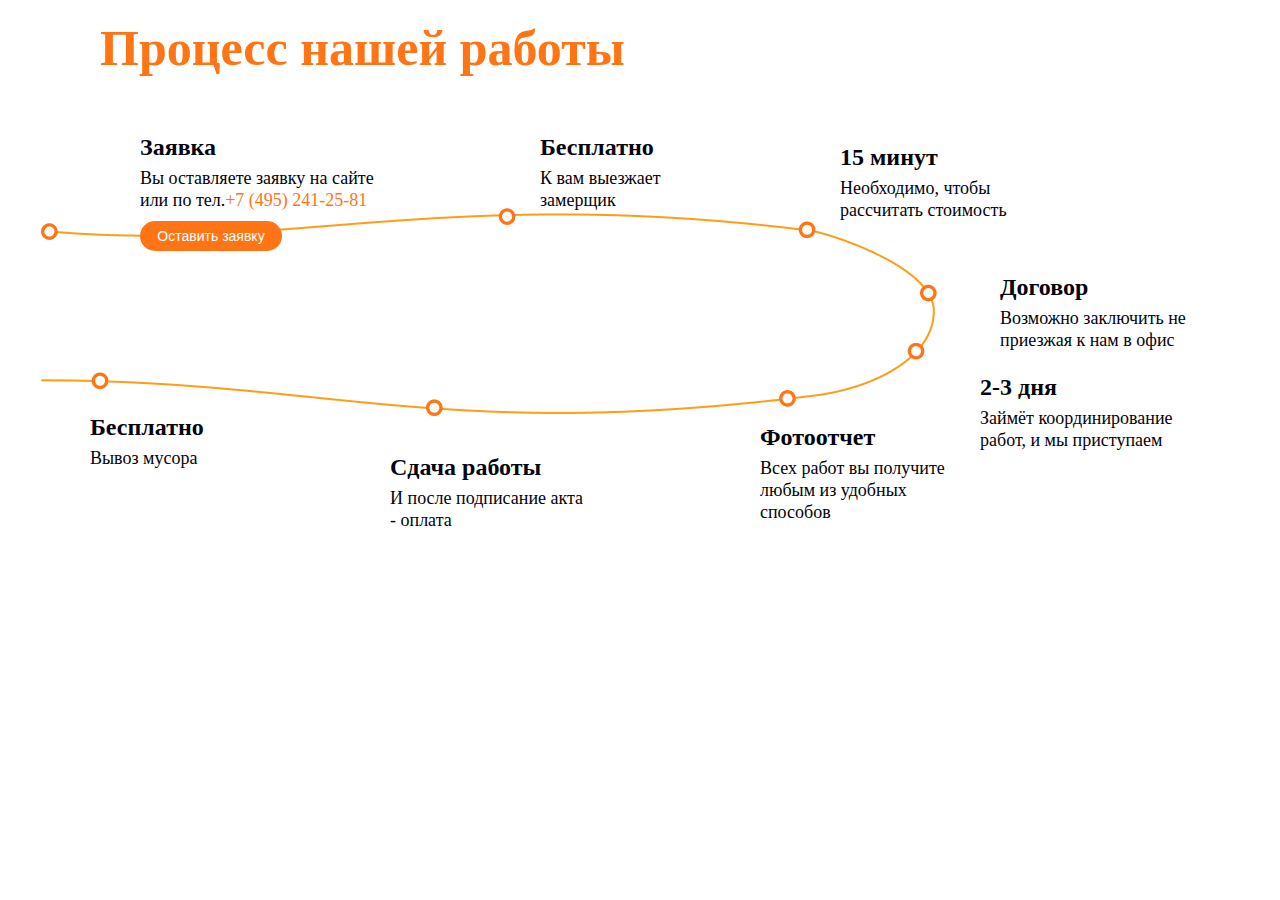
==== commit c2b51d83: "Add files via upload" ====
--- a/index.html
+++ b/index.html
@@ -7,319 +7,6 @@
     <link rel="stylesheet" href="css/style.min.css">
   </head>
   <body>
-<!---   КОНТАКТЫ - 1-46 - СДАНО(РАБОЧЕЕ)
-    <section class="contacts">
-      <h2 class="contacts__title">Контакты</h2>
-        <div class="contacts__arrow">
-          <img src="img/sep_img2.png" class="contacts__arrow-img">
-          <div class="contacts__line"></div>
-        </div>
-
-      <div class="contacts__wrapper">
-
-        <div class="contacts__blocks-wrapper">
-          <div class="contacts__blocks">
-            <div class="contacts__block">
-              <div class="phone">
-                <div class="phone__title">
-                  <span>Позвоните нам</span>
-                </div>
-                  <p>Телефон / WhatsApp<br>
-                  <a href="tel:78632269073" class="phone__whatsapp">+7 (863) 226-90-73</a><br>
-                  <a href="tel:491744671919" class="phone__whatsapp">+49 (174) 467-19-19</a></p>
-              </div>
-              <div class="email">
-                <div class="email__title">
-                  <span>Напишите нам</span>
-                </div>
-                <p>info@medstudium.ru</p>
-              </div>
-            </div>
-            <div class="contacts__block  contacts__block2">
-              <div class="skype">
-                <div class="skype__title">
-                  <span>Скайп</span>
-                </div>
-                <p>medstudium</p>
-              </div>
-              <div class="addres">
-                <div class="addres__title">
-                  <span>Адрес</span>
-                </div>
-                <p>г. Ростов-на-Дону 334025<br>
-                ул. Окружная 30А, офис 5</p>
-              </div>
-            </div>
-            <div id="contacts__ya-map" class="contacts__ya-map-desktop">
-              <iframe src="https://yandex.ru/map-widget/v1/?um=constructor%3A64235dc79b1ee95f9f450f8799a9046890d845dbabe178e3c42a655e4f4e3738&amp;source=constructor" width="100%" height="300" frameborder="0"></iframe>
-          </div>
-          </div>
-
-          <div id="contacts__ya-map" class="contacts__ya-map-mob">
-              <iframe src="https://yandex.ru/map-widget/v1/?um=constructor%3A64235dc79b1ee95f9f450f8799a9046890d845dbabe178e3c42a655e4f4e3738&amp;source=constructor" width="100%" height="300" frameborder="0"></iframe>
-          </div>
-
-          <fieldset class="contacts__form-fieldset">
-          <form class="contacts__form" action="/echo" method="post">
-            <legend></legend>
-            <p class="contacts__form-title">Напишите нам</p>
-            <p class="contacts__form-text">Мы всегда на связи</p>
-
-            <label for="name"></label>
-            <input type="text" name="name" required placeholder="Введите ваше имя *" id="name" class="contacts__form-name">
-
-            <label for="email"></label>
-            <input type="email" name="email" required placeholder="Ваш Email *" id="email" class="contacts__form-email">
-
-            <label for="tel"></label>
-            <input type="tel" name="tel" required placeholder="Номер телефона *" class="contacts__form-tel">
-
-            <label for="message"></label>
-            <textarea name="message" id="message" rows="7" required placeholder="Ваше сообщение *" class="contacts__form-message"></textarea>
-
-            <div class="contacts__form-pers">
-              <label for="cb">
-              <input type="checkbox" name="subscribe" id="subscribe-field" class="contacts__form-check">*Нажав кнопку "Отправить сообщение" вы даете согласие на обработку <a href="#">персональных данных</a>
-              </label>
-            </div>
-            <button type="submit" class="contacts__form-btn">Отправить сообщение</button>
-          </form>
-          </fieldset>    
-        </div>
-      </div>
-    </section> --->
-
-<!--- ЗАКАЗЧИКИ 2-25 - СДАНО (РАБОЧЕЕ)
-    <section class="customers">
-      <h2 class="customers__title">Заказчики</h2>
- 
-      <div class="slider">
-      <div class="slider__wrapper">
-        <div class="slider__item">
-          <img src="img/s-AquaJet.jpg">
-        </div>
-        <div class="slider__item">
-          <img src="img/s-Bashneft.jpg">
-        </div>
-        <div class="slider__item">
-          <img src="img/s-BKF.jpg">
-        </div>
-        <div class="slider__item">
-          <img src="img/s-Chebneft.jpg">
-        </div>
-        <div class="slider__item">
-          <img src="img/s-Condensate.jpg">
-        </div>
-        <div class="slider__item">
-          <img src="img/s-Gazprom_GES.jpg">
-        </div>
-        <div class="slider__item">
-          <img src="img/s-H2O.jpg">
-        </div>
-        <div class="slider__item">
-          <img src="img/s-Gazpromneft.jpg">
-        </div>
-        <div class="slider__item">
-          <img src="img/s-Oktant.jpg">
-        </div>
-      </div>
-  </div>
-    </section>
-    <script type="text/javascript" src="js/slider-customers.js"></script>
----->
-
-
-<!--- ЗАКАЗЧИКИ 3-13 - СДАНО (НЕЗАЧЕТ)
-    <section class="price">
-      <h2 class="price__title">Наши цены Our prices</h2>
-      <p class="price__descr">Уровень наших работ значительно превышает их стоимость</p>
-      <div class="price__decor-img">
-        <img src="img/img_pod.png">
-      </div>
-        <div class="slider">
-        <div class="slider__wrapper">
-        <div class="slider__item">
-          <figure class="pocket">
-            <div class="pocket__title">
-              <h4>Пакет 1</h4>
-              <p>Классический декор зала</p>
-            </div>
-              <img src="img/IMG_4193-1-e1460666767911.jpg" alt="photo">
-              <figcaption class="pocket__price">
-                <p>23 600 руб</p>
-                <a class="pocket__btn btn  btn--price" href="#">Подробнее<span></span></a>
-              </figcaption>
-            </figure>
-        </div>
-        <div class="slider__item">
-          <figure class="pocket">
-            <div class="pocket__title">
-              <h4>Пакет 2</h4>
-              <p>Выездная регистрация</p>
-            </div>
-              <img src="img/ijbMtm47as1-e1460666908214.jpg" alt="photo">
-              <figcaption class="pocket__price">
-                <p>23 600 руб</p>
-                <a class="pocket__btn btn  btn--price" href="#">Подробнее<span></span></a>
-              </figcaption>
-            </figure>
-        </div>
-        <div class="slider__item">
-          <figure class="pocket">
-            <div class="pocket__title">
-              <h4>Пакет 3</h4>
-              <p>Аренда флористических композиций</p>
-            </div>
-              <img src="img/IMG_2077-e1460702430685.jpg" alt="photo">
-              <figcaption class="pocket__price">
-                <p>23 600 руб</p>
-                <a class="pocket__btn btn  btn--price" href="#">Подробнее<span></span></a>
-              </figcaption>
-            </figure>
-        </div>
-        <div class="slider__item">
-          <figure class="pocket">
-            <div class="pocket__title">
-              <h4>Пакет 4</h4>
-              <p>Классический расширенный</p>
-            </div>
-              <img src="img/20150718_162829.jpg" alt="photo">
-              <figcaption class="pocket__price">
-                <p>23 600 руб</p>
-                <a class="pocket__btn btn  btn--price" href="#">Подробнее<span></span></a>
-              </figcaption>
-            </figure>
-        </div>
-        <div class="slider__item">
-          <figure class="pocket">
-            <div class="pocket__title">
-              <h4>Пакет 5</h4>
-              <p>Классический "Все включено!"</p>
-            </div>
-              <img src="img/20150819_140505.jpg" alt="photo">
-              <figcaption class="pocket__price">
-                <p>23 600 руб</p>
-                <a class="pocket__btn btn  btn--price" href="#">Подробнее<span></span></a>
-              </figcaption>
-            </figure>
-        </div>
-    </div>
-    
-    <button class="slider__control slider__control_left  slider__control_show" href="#" role="button"></button>
-    <div class="price__decor-border"></div>
-    <button class="slider__control slider__control_right slider__control_show" href="#" role="button"></button>
-    
-  </div>
-    </section>
-    <script type="text/javascript" src="js/slider-price.js"></script>
-    ---->
-
-<!---- ПОЧЕМУ МЫ 5-6 - СДАНО - ЗАЧЕТ
-    <section class="why">
-        <h2 class="why__title">Почему Германия?</h2>
-        <p class="why__descr">Германия - одна из самых развитых стран в мире, которая сейчас как никогда заинтересована в медицинских специалистах</p>
-        <div class="why__decor"></div>
-        <div class="why__items">
-          <div class="why__wrapper">
-              <div class="why__vert-line"></div>
-          <div class="why__item1  education">
-            <h3 class="education__title">Образование в Германии</h3>
-            <ul class="education__items">
-              <li class="education__item">
-                <img src="img/why1.png.pagespeed.ce.mlzmqAWDxA.png" alt="photo">
-                <h4 class="education__item-title">Бесплатное обучение</h4>
-                <p class="education__item-text">Престижное и качественное образование, признанное во всём мире, доступно каждому, потому что обучение в университете Германии бесплатное даже для студентов из других стран</p>
-              </li>
-              <li class="education__item">
-                <img src="img/pagespeed.ce.mlzmq.png" alt="photo">
-                <h4 class="education__item-title">Стипендии от 300 €</h4>
-                <p class="education__item-text">Вы сможете получать одну или сразу несколько стипендий из различных фондов. По каждой из них выплаты составляют от 300 евро. Студентам помогает множество немецких организаций</p>
-              </li>
-              <li class="education__item">
-                <img src="img/why3.png.pagespeed.ce.o_pmG7Yv-u.png" alt="photo">
-                <h4 class="education__item-title">Качественное образование</h4>
-                <p class="education__item-text">Германия вкладывает от 30 000 евро в обучение каждого медицинского студента за один год. Университеты оснащены на высочайшем уровне и привлекают для работы на своих кафедрах лучших учёных и преподавателей со всего мира</p>
-              </li>
-            </ul>
-          </div>
-          <div class="why__item2  education">
-            <h3 class="education__title">Работа врачом в Германии</h3>
-            <ul class="education__items">
-              <li class="education__item">
-                <img src="img/why4.png.pagespeed.ce.22J1jJBb3D.png" alt="photo">
-                <h4 class="education__item-title">Зарплата врача от 3224 €</h4>
-                <p class="education__item-text">Работа врачом, независимо от специализации, предусматривает высокую, даже по европейским меркам, зарплату, которая позволяет обеспечить потребности всей семьи для жизни в Германии</p>
-              </li>
-              <li class="education__item">
-                <img src="img/why5.png.pagespeed.ce.w7HOr9UGdV.png" alt="photo">
-                <h4 class="education__item-title">Переезд вместе с семьей</h4>
-                <p class="education__item-text">Существует возможность переезда в Германию вместе с семьёй. При этом члены вашей семьи будут обладать всеми необходимыми правами, с возможностью работать, посещать школу и т.д.</p>
-              </li>
-              <li class="education__item">
-                <img src="img/why6.png.pagespeed.ce.ZStLqPZzR9.png" alt="photo">
-                <h4 class="education__item-title">Профессиональный рост</h4>
-                <p class="education__item-text">Каждый год Германия вкладывает в развитие здравоохранения более 230 млрд евро. Строятся множество новых клиник и расширяются уже существующие. Работа в Германии - это очень выгодное инвестирование в Ваше будущее</p>
-              </li>
-            </ul>
-          </div>
-        </div>
-      </div>
-    </section>
-    ---->
-    <!------- Наши ЗАСЛУГИ - СДАНО - ЗАЧЕТ
-    <section class="advantages">
-      <h2 class="advantages__title">Наши заслуги</h2>
-      <div class="advantages__items">
-        <figure class="advantages__item">
-          <img src="img/group-8.svg" alt="photo">
-          <figcaption>
-            <p>21 783</p>
-            <span class="advantages__text">счастливых клиента</span>
-          </figcaption>
-        </figure>
-        <figure class="advantages__item">
-          <img src="img/project.svg" alt="photo">
-          <figcaption>
-            <p>2 582</p>
-            <span class="advantages__text  advantages__text--nomob">успешно выполненных проекта</span>
-            <span class="advantages__text  advantages__text--mob">выполненных проектов</span>
-          </figcaption>
-        </figure>
-        <figure class="advantages__item">
-          <img src="img/networking-group.svg" alt="photo">
-          <figcaption>
-            <p>62,3%</p>
-            <span class="advantages__text">клиентов по рекомендации</span>
-          </figcaption>
-        </figure>
-        <figure class="advantages__item">
-          <img src="img/group-9.svg" alt="photo">
-          <figcaption>
-            <p>10 лет</p>
-            <span class="advantages__text  advantages__text--nomob">на рынке Республики Беларусь</span>
-            <span class="advantages__text  advantages__text--mob">на рынке РБ</span>
-          </figcaption>
-        </figure>
-        <figure class="advantages__item  advantages__item--mob">
-          <figcaption>
-            <p>15 783</p>
-            <span class="advantages__text">довольных физических лиц</span>
-          </figcaption>
-        </figure>
-        <figure class="advantages__item  advantages__item--mob">
-          <figcaption>
-            <p>2 348</p>
-            <span class="advantages__text">довольных юридических лиц</span>
-          </figcaption>
-        </figure>
-      </div>
-      <p class="advantage__credit">Работаем с кредитными деньгами</p>
-      <div class="advantage__title2">
-        <img src="img/logo-lamp.png" alt="photo">
-        <p>С компанией «Электромастер» надёжно и светло!</p>
-      </div>
-    </section>
-    ----->
     <section class="process">
       <div class="process__wrapper">
       <h2 class="process__title">Процесс нашей работы</h2>
@@ -361,13 +48,5 @@
         </div>
       </div>
     </section>
-    <!----
-    <section class="our-masters">
-      <div class="our-masters__wrapper">
-        <div class="our-masters__title">
-          <span>Наши мастера</span>
-        </div>
-      </div>
-    </section>--->
   </body>
 </html>--- a/css/style.min.css
+++ b/css/style.min.css
@@ -1,5 +1,3 @@
 @font-face{font-family:'lobster_twobold_italic';src:url(../fonts/lobstertwo-bolditalic-webfont.woff2) format('woff2'),url(../fonts/lobstertwo-bolditalic-webfont.woff) format('woff');font-weight:700;font-style:italic}@font-face{font-family:'lobster_1.3regular';src:url(../fonts/lobster_1.3-webfont.woff2) format('woff2'),url(../fonts/lobster_1.3-webfont.woff) format('woff');font-weight:400;font-style:normal}@font-face{font-family:'nerisblack';src:url(../fonts/neris-black-webfont.woff2) format('woff2'),url(../fonts/neris-black-webfont.woff) format('woff');font-weight:400;font-style:normal}@font-face{font-family:'nerissemibold';src:url(../fonts/neris-semibold-webfont.woff2) format('woff2'),url(../fonts/neris-semibold-webfont.woff) format('woff');font-weight:700;font-style:normal}
 /*! normalize.css v8.0.1 | MIT License | github.com/necolas/normalize.css */
-html{line-height:1.15;-webkit-text-size-adjust:100%}body{margin:0}details,main{display:block}h1{font-size:2em;margin:.67em 0}hr{box-sizing:content-box;height:0;overflow:visible}code,kbd,pre,samp{font-family:monospace,monospace;font-size:1em}a{background-color:transparent}abbr[title]{border-bottom:none;-webkit-text-decoration:underline dotted;text-decoration:underline dotted}b,strong{font-weight:bolder}small{font-size:80%}sub,sup{font-size:75%;line-height:0;position:relative;vertical-align:baseline}sub{bottom:-.25em}sup{top:-.5em}img{border-style:none}button,input,optgroup,select,textarea{font-family:inherit;font-size:100%;line-height:1.15;margin:0}button,input{overflow:visible}button,select{text-transform:none}[type=button],[type=reset],[type=submit],button{-webkit-appearance:button}[type=button]::-moz-focus-inner,[type=reset]::-moz-focus-inner,[type=submit]::-moz-focus-inner,button::-moz-focus-inner{border-style:none;padding:0}[type=button]:-moz-focusring,[type=reset]:-moz-focusring,[type=submit]:-moz-focusring,button:-moz-focusring{outline:1px dotted ButtonText}fieldset{padding:.35em .75em .625em}legend{color:inherit;display:table;max-width:100%;white-space:normal}progress{vertical-align:baseline}textarea{overflow:auto}[type=checkbox],[type=radio],legend{box-sizing:border-box;padding:0}[type=number]::-webkit-inner-spin-button,[type=number]::-webkit-outer-spin-button{height:auto}[type=search]{-webkit-appearance:textfield;outline-offset:-2px}[type=search]::-webkit-search-decoration{-webkit-appearance:none}::-webkit-file-upload-button{-webkit-appearance:button;font:inherit}summary{display:list-item}[hidden],template{display:none}.advantages{min-width:960px;max-width:1300px;padding-left:20px;padding-right:20px;margin:0 auto}.advantages__title{color:#333;font-family:"Open Sans",sans-serif,Arial,Helvetica,Verdana;font-size:36px;text-align:center}.advantages__items{display:flex;margin:0 auto;flex-wrap:wrap;justify-content:space-between}.advantages__item{margin:10px auto;padding:10px;width:auto;text-align:center}.advantage__title2 p,.advantages__item p,.advantages__text{font-family:"Open Sans",sans-serif,Arial,Helvetica,Verdana;font-weight:700}.advantages__item p{font-size:36px;line-height:1;margin-bottom:.3125rem;margin-top:15px;color:#333}.advantages__text{color:#333;font-size:18px}.advantages__item--mob,.advantages__text--mob{display:none}.advantage__credit{display:none;margin:15px 0;padding:10px 0;background:#ed1c24;color:#fff;font-size:28px;font-weight:700;line-height:normal;text-align:center;text-transform:uppercase;width:auto}.advantage__title2{display:none;justify-content:center;align-items:center}.advantage__title2 img{width:29px;height:44px}.advantage__title2 p{padding-left:1rem;color:#000;font-size:3vw}.btn{font-family:'circe-regular',Helvetica,Arial,sans-serif;width:142px;display:inline-block;box-sizing:border-box;background-color:#ff7516;color:#fff;text-decoration:none;text-align:center;border-radius:25px;height:30px;line-height:30px;z-index:1;border:0;font-size:14px}.process{max-width:1300px;padding-left:40px;padding-right:40px;margin:0 auto}.process__wrapper{z-index:2;position:relative}.process__title{font-size:50px;color:#ff7516;font-family:"Museo Cyrl 900";margin:20px 0 130px 5%}.process__img-bg{position:relative;margin:0 auto}.steps{border:1px solid green;padding-bottom:130px;z-index:2}.step{position:absolute}.step__button{margin-top:10px}.step__1{width:250px;top:90px;left:100px}.step__2{width:200px;top:90px;left:500px}.step__3,.step__4{width:200px;top:100px;left:800px}.step__4{top:230px;left:960px}.step__5,.step__6{width:200px;top:330px;left:940px}.step__6{top:380px;left:720px}.step__7,.step__8{width:200px;top:410px;left:350px}.step__8{top:370px;left:50px}.step__title{color:#03040d;font-family:"Museo Cyrl 900";font-size:24px;margin-bottom:5px}.step__text,.step__text a{font-family:"Museo Sans Cyrl 500";font-size:18px;line-height:22px}.step__text{margin-top:0;margin-bottom:0;color:#03040d}.step__text a{color:#ff7516;text-decoration:none}
-/*!!!!!!*/
-@media (min-width:280px) and (max-width:640px){.advantages{min-width:240px;max-width:640px}.advantages__items{flex-wrap:wrap}.advantages__item{width:50%;padding:0}.advantages__item p{font-size:1.65rem;color:#ed1c24}.advantages__text{font-size:.8rem;text-transform:uppercase}.advantages__item--mob,.advantages__text--mob{display:block}.advantages__item img,.advantages__text--nomob{display:none}.advantage__credit{display:block;font-size:22px}.advantage__title2{display:flex}}@media (min-width:280px) and (max-width:1170px){.process{min-width:200px;max-width:1170px;padding-left:40px;padding-right:40px;margin:0;z-index:2}.process__title{font-size:40px;margin:20px 0 30px 5%}.process__img-bg{display:none}.step{width:auto;position:static}.steps{padding-bottom:20px}.step__title{position:relative}.step__title::before{content:'';position:absolute;top:0;left:-27px;background:url(../img/circle-icon.png) no-repeat center center;background-size:cover;width:16px;height:16px;margin-top:4px}}@media (min-width:280px) and (max-width:990px){.our-masters{padding:145px 0 50px;background:#f9f9f9}.our-masters__wrapper{min-width:200px;max-width:990px}.our-masters__title{width:250px;height:250px;margin-left:-125px;margin-top:-250px}.our-masters__title span{font-size:26px;line-height:32px;margin-top:70px}}@media (min-width:641px) and (max-width:768px){.advantages{min-width:600px;max-width:768px}.advantages__items{flex-wrap:wrap}.advantages__item{width:33%;padding:0}.advantages__item p{font-size:1.855rem;color:#ed1c24}.advantages__text{font-size:1.8vw;text-transform:uppercase}.advantages__item--mob,.advantages__text--mob{display:block}.advantages__item img,.advantages__text--nomob{display:none}.advantage__credit{display:block}.advantage__title2{display:flex}}@media (min-width:769px) and (max-width:959px){.advantages{min-width:729px;max-width:959px}.advantages__items{display:flex;flex-wrap:nowrap}.advantages__item{width:16%}.advantages__item p{font-size:1.855rem;color:#ed1c24}.advantages__text{font-size:1.8vw;text-transform:uppercase}.advantages__item--mob,.advantages__text--mob{display:block}.advantages__item img,.advantages__text--nomob{display:none}.advantage__credit{display:block}.advantage__title2{display:flex}}+html{line-height:1.15;-webkit-text-size-adjust:100%}body{margin:0}details,main{display:block}h1{font-size:2em;margin:.67em 0}hr{box-sizing:content-box;height:0;overflow:visible}code,kbd,pre,samp{font-family:monospace,monospace;font-size:1em}a{background-color:transparent}abbr[title]{border-bottom:none;-webkit-text-decoration:underline dotted;text-decoration:underline dotted}b,strong{font-weight:bolder}small{font-size:80%}sub,sup{font-size:75%;line-height:0;position:relative;vertical-align:baseline}sub{bottom:-.25em}sup{top:-.5em}img{border-style:none}button,input,optgroup,select,textarea{font-family:inherit;font-size:100%;line-height:1.15;margin:0}button,input{overflow:visible}button,select{text-transform:none}[type=button],[type=reset],[type=submit],button{-webkit-appearance:button}[type=button]::-moz-focus-inner,[type=reset]::-moz-focus-inner,[type=submit]::-moz-focus-inner,button::-moz-focus-inner{border-style:none;padding:0}[type=button]:-moz-focusring,[type=reset]:-moz-focusring,[type=submit]:-moz-focusring,button:-moz-focusring{outline:1px dotted ButtonText}fieldset{padding:.35em .75em .625em}legend{color:inherit;display:table;max-width:100%;white-space:normal}progress{vertical-align:baseline}textarea{overflow:auto}[type=checkbox],[type=radio],legend{box-sizing:border-box;padding:0}[type=number]::-webkit-inner-spin-button,[type=number]::-webkit-outer-spin-button{height:auto}[type=search]{-webkit-appearance:textfield;outline-offset:-2px}[type=search]::-webkit-search-decoration{-webkit-appearance:none}::-webkit-file-upload-button{-webkit-appearance:button;font:inherit}summary{display:list-item}[hidden],template{display:none}.btn{font-family:'circe-regular',Helvetica,Arial,sans-serif;width:142px;display:inline-block;box-sizing:border-box;background-color:#ff7516;color:#fff;text-decoration:none;text-align:center;border-radius:25px;height:30px;line-height:30px;z-index:1;border:0;font-size:14px}.process{max-width:1300px;padding-left:40px;padding-right:40px;margin:0 auto}.process__wrapper{z-index:2;position:relative}.process__title{font-size:50px;color:#ff7516;font-family:"Museo Cyrl 900";margin:20px 0 130px 5%}.process__img-bg{position:relative;margin:0 auto}.steps{padding-bottom:130px;z-index:2}.slide img,.step{position:absolute}.step__button{margin-top:10px}.step__1{width:250px;top:90px;left:100px}.step__2{width:200px;top:90px;left:500px}.step__3,.step__4{width:200px;top:100px;left:800px}.step__4{top:230px;left:960px}.step__5,.step__6{width:200px;top:330px;left:940px}.step__6{top:380px;left:720px}.step__7,.step__8{width:200px;top:410px;left:350px}.step__8{top:370px;left:50px}.step__title{color:#03040d;font-family:"Museo Cyrl 900";font-size:24px;margin-bottom:5px}.our-masters__title span,.step__text,.step__text a{font-family:"Museo Sans Cyrl 500";font-size:18px;line-height:22px}.step__text{margin-top:0;margin-bottom:0;color:#03040d}.our-masters__title span,.step__text a{color:#ff7516;text-decoration:none}.our-masters{background:#f9f9f9;padding:285px 50px;border:1px solid #00f}.our-masters__wrapper{max-width:1300px;padding-left:40px;padding-right:40px;margin:0 auto;position:relative}.our-masters__title{width:530px;height:530px;border-radius:50%;background:#fff;display:flex;justify-content:center;align-items:center;position:absolute;top:-50%;left:50%;margin-left:-265px;margin-top:-560px;z-index:1}.our-masters__title span{font-family:"Museo Cyrl 900";font-size:50px;line-height:60px;text-align:center;margin-top:300px;display:inline-block;transition:.3s}#slider{margin:2em auto;width:960px;overflow:hidden}#slider-wrapper,.slide{height:300px;position:relative}#slider-wrapper{transition:left 400ms linear;width:9999px}.slide{float:left;width:300px;overflow:hidden;margin-left:20px}.slide img{top:0;left:0}#slider-nav,#slider-nav a{border-radius:50%;text-align:center}#slider-nav{margin:1em 0}#slider-nav a{width:1em;height:1em;border:1px solid #ccc;text-decoration:none;color:#000;display:inline-block;line-height:2;margin-right:.5em;background:#c4c4c4}#slider-nav a.current{background:#ff7516}@media (min-width:280px) and (max-width:1170px){.process{min-width:200px;max-width:1170px;padding-left:40px;padding-right:40px;margin:0;z-index:2}.process__title{font-size:40px;margin:20px 0 30px 5%}.process__img-bg{display:none}.step{width:auto;position:static}.steps{padding-bottom:20px}.step__title{position:relative}.step__title::before{content:'';position:absolute;top:0;left:-27px;background:url(../img/circle-icon.png) no-repeat center center;background-size:cover;width:16px;height:16px;margin-top:4px}}@media (min-width:280px) and (max-width:990px){.our-masters{padding:145px 0 50px;background:#f9f9f9}.our-masters__wrapper{min-width:200px;max-width:990px}.our-masters__title{width:250px;height:250px;margin-left:-125px;margin-top:-250px}.our-masters__title span{font-size:26px;line-height:32px;margin-top:70px}}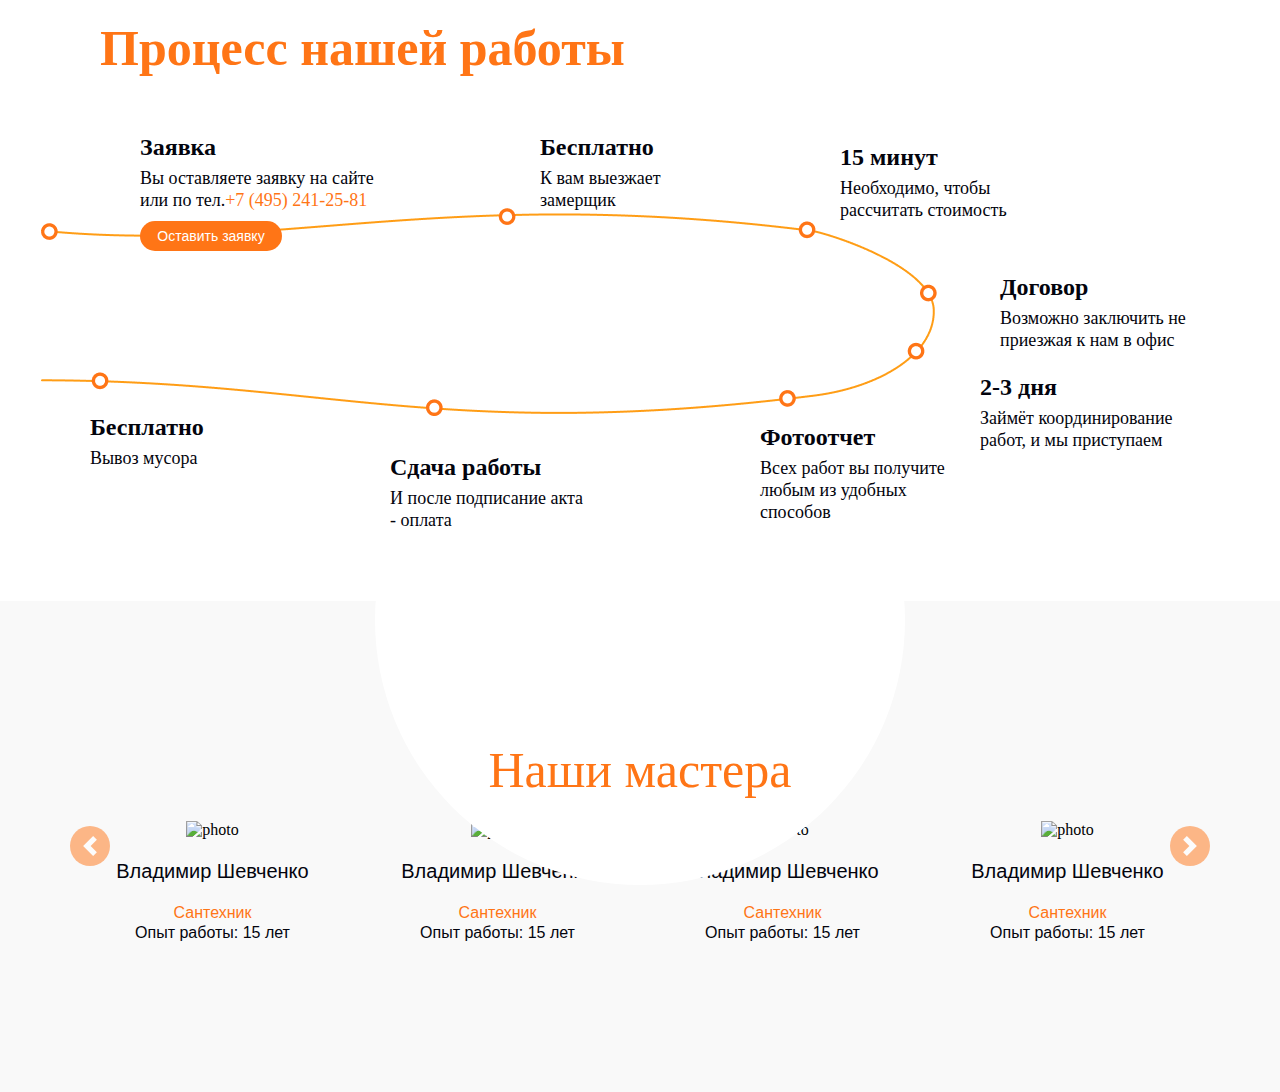
==== commit 8d1f3459: "Add files via upload" ====
--- a/index.html
+++ b/index.html
@@ -7,7 +7,320 @@
     <link rel="stylesheet" href="css/style.min.css">
   </head>
   <body>
-    <section class="process">
+    <!---   КОНТАКТЫ - 1-46 - СДАНО(РАБОЧЕЕ)
+    <section class="contacts">
+      <h2 class="contacts__title">Контакты</h2>
+        <div class="contacts__arrow">
+          <img src="img/sep_img2.png" class="contacts__arrow-img">
+          <div class="contacts__line"></div>
+        </div>
+
+      <div class="contacts__wrapper">
+
+        <div class="contacts__blocks-wrapper">
+          <div class="contacts__blocks">
+            <div class="contacts__block">
+              <div class="phone">
+                <div class="phone__title">
+                  <span>Позвоните нам</span>
+                </div>
+                  <p>Телефон / WhatsApp<br>
+                  <a href="tel:78632269073" class="phone__whatsapp">+7 (863) 226-90-73</a><br>
+                  <a href="tel:491744671919" class="phone__whatsapp">+49 (174) 467-19-19</a></p>
+              </div>
+              <div class="email">
+                <div class="email__title">
+                  <span>Напишите нам</span>
+                </div>
+                <p>info@medstudium.ru</p>
+              </div>
+            </div>
+            <div class="contacts__block  contacts__block2">
+              <div class="skype">
+                <div class="skype__title">
+                  <span>Скайп</span>
+                </div>
+                <p>medstudium</p>
+              </div>
+              <div class="addres">
+                <div class="addres__title">
+                  <span>Адрес</span>
+                </div>
+                <p>г. Ростов-на-Дону 334025<br>
+                ул. Окружная 30А, офис 5</p>
+              </div>
+            </div>
+            <div id="contacts__ya-map" class="contacts__ya-map-desktop">
+              <iframe src="https://yandex.ru/map-widget/v1/?um=constructor%3A64235dc79b1ee95f9f450f8799a9046890d845dbabe178e3c42a655e4f4e3738&amp;source=constructor" width="100%" height="300" frameborder="0"></iframe>
+          </div>
+          </div>
+
+          <div id="contacts__ya-map" class="contacts__ya-map-mob">
+              <iframe src="https://yandex.ru/map-widget/v1/?um=constructor%3A64235dc79b1ee95f9f450f8799a9046890d845dbabe178e3c42a655e4f4e3738&amp;source=constructor" width="100%" height="300" frameborder="0"></iframe>
+          </div>
+
+          <fieldset class="contacts__form-fieldset">
+          <form class="contacts__form" action="/echo" method="post">
+            <legend></legend>
+            <p class="contacts__form-title">Напишите нам</p>
+            <p class="contacts__form-text">Мы всегда на связи</p>
+
+            <label for="name"></label>
+            <input type="text" name="name" required placeholder="Введите ваше имя *" id="name" class="contacts__form-name">
+
+            <label for="email"></label>
+            <input type="email" name="email" required placeholder="Ваш Email *" id="email" class="contacts__form-email">
+
+            <label for="tel"></label>
+            <input type="tel" name="tel" required placeholder="Номер телефона *" class="contacts__form-tel">
+
+            <label for="message"></label>
+            <textarea name="message" id="message" rows="7" required placeholder="Ваше сообщение *" class="contacts__form-message"></textarea>
+
+            <div class="contacts__form-pers">
+              <label for="cb">
+              <input type="checkbox" name="subscribe" id="subscribe-field" class="contacts__form-check">*Нажав кнопку "Отправить сообщение" вы даете согласие на обработку <a href="#">персональных данных</a>
+              </label>
+            </div>
+            <button type="submit" class="contacts__form-btn">Отправить сообщение</button>
+          </form>
+          </fieldset>    
+        </div>
+      </div>
+    </section> --->
+
+<!--- ЗАКАЗЧИКИ 2-25 - СДАНО (РАБОЧЕЕ)
+    <section class="customers">
+      <h2 class="customers__title">Заказчики</h2>
+ 
+      <div class="slider">
+      <div class="slider__wrapper">
+        <div class="slider__item">
+          <img src="img/s-AquaJet.jpg">
+        </div>
+        <div class="slider__item">
+          <img src="img/s-Bashneft.jpg">
+        </div>
+        <div class="slider__item">
+          <img src="img/s-BKF.jpg">
+        </div>
+        <div class="slider__item">
+          <img src="img/s-Chebneft.jpg">
+        </div>
+        <div class="slider__item">
+          <img src="img/s-Condensate.jpg">
+        </div>
+        <div class="slider__item">
+          <img src="img/s-Gazprom_GES.jpg">
+        </div>
+        <div class="slider__item">
+          <img src="img/s-H2O.jpg">
+        </div>
+        <div class="slider__item">
+          <img src="img/s-Gazpromneft.jpg">
+        </div>
+        <div class="slider__item">
+          <img src="img/s-Oktant.jpg">
+        </div>
+      </div>
+  </div>
+    </section>
+    <script type="text/javascript" src="js/slider-customers.js"></script>
+---->
+
+
+<!--- НАШИ ЦЕНЫ 3-13 - СДАНО (неЗАЧЕТ)
+    <section class="price">
+      <h2 class="price__title">Наши цены Our prices</h2>
+      <p class="price__descr">Уровень наших работ значительно превышает их стоимость</p>
+      <div class="price__decor-img">
+        <img src="img/img_pod.png">
+      </div>
+        <div class="slider">
+        <div class="slider__wrapper">
+        <div class="slider__item">
+          <figure class="pocket">
+            <div class="pocket__title">
+              <h4>Пакет 1</h4>
+              <p>Классический декор зала</p>
+            </div>
+              <img src="img/IMG_4193-1-e1460666767911.jpg" alt="photo">
+              <figcaption class="pocket__price">
+                <p>23 600 руб</p>
+                <a class="pocket__btn btn  btn--price" href="#">Подробнее<span></span></a>
+              </figcaption>
+            </figure>
+        </div>
+        <div class="slider__item">
+          <figure class="pocket">
+            <div class="pocket__title">
+              <h4>Пакет 2</h4>
+              <p>Выездная регистрация</p>
+            </div>
+              <img src="img/ijbMtm47as1-e1460666908214.jpg" alt="photo">
+              <figcaption class="pocket__price">
+                <p>23 600 руб</p>
+                <a class="pocket__btn btn  btn--price" href="#">Подробнее<span></span></a>
+              </figcaption>
+            </figure>
+        </div>
+        <div class="slider__item">
+          <figure class="pocket">
+            <div class="pocket__title">
+              <h4>Пакет 3</h4>
+              <p>Аренда флористических композиций</p>
+            </div>
+              <img src="img/IMG_2077-e1460702430685.jpg" alt="photo">
+              <figcaption class="pocket__price">
+                <p>23 600 руб</p>
+                <a class="pocket__btn btn  btn--price" href="#">Подробнее<span></span></a>
+              </figcaption>
+            </figure>
+        </div>
+        <div class="slider__item">
+          <figure class="pocket">
+            <div class="pocket__title">
+              <h4>Пакет 4</h4>
+              <p>Классический расширенный</p>
+            </div>
+              <img src="img/20150718_162829.jpg" alt="photo">
+              <figcaption class="pocket__price">
+                <p>23 600 руб</p>
+                <a class="pocket__btn btn  btn--price" href="#">Подробнее<span></span></a>
+              </figcaption>
+            </figure>
+        </div>
+        <div class="slider__item">
+          <figure class="pocket">
+            <div class="pocket__title">
+              <h4>Пакет 5</h4>
+              <p>Классический "Все включено!"</p>
+            </div>
+              <img src="img/20150819_140505.jpg" alt="photo">
+              <figcaption class="pocket__price">
+                <p>23 600 руб</p>
+                <a class="pocket__btn btn  btn--price" href="#">Подробнее<span></span></a>
+              </figcaption>
+            </figure>
+        </div>
+    </div>
+    
+    <button class="slider__control slider__control_left  slider__control_show" href="#" role="button"></button>
+    <div class="price__decor-border"></div>
+    <button class="slider__control slider__control_right slider__control_show" href="#" role="button"></button>
+    
+  </div>
+    </section>
+    <script type="text/javascript" src="js/slider-price.js"></script>
+    ---->
+
+<!---- ПОЧЕМУ МЫ 5-6 - СДАНО - ЗАЧЕТ
+    <section class="why">
+        <h2 class="why__title">Почему Германия?</h2>
+        <p class="why__descr">Германия - одна из самых развитых стран в мире, которая сейчас как никогда заинтересована в медицинских специалистах</p>
+        <div class="why__decor"></div>
+        <div class="why__items">
+          <div class="why__wrapper">
+              <div class="why__vert-line"></div>
+          <div class="why__item1  education">
+            <h3 class="education__title">Образование в Германии</h3>
+            <ul class="education__items">
+              <li class="education__item">
+                <img src="img/why1.png.pagespeed.ce.mlzmqAWDxA.png" alt="photo">
+                <h4 class="education__item-title">Бесплатное обучение</h4>
+                <p class="education__item-text">Престижное и качественное образование, признанное во всём мире, доступно каждому, потому что обучение в университете Германии бесплатное даже для студентов из других стран</p>
+              </li>
+              <li class="education__item">
+                <img src="img/pagespeed.ce.mlzmq.png" alt="photo">
+                <h4 class="education__item-title">Стипендии от 300 €</h4>
+                <p class="education__item-text">Вы сможете получать одну или сразу несколько стипендий из различных фондов. По каждой из них выплаты составляют от 300 евро. Студентам помогает множество немецких организаций</p>
+              </li>
+              <li class="education__item">
+                <img src="img/why3.png.pagespeed.ce.o_pmG7Yv-u.png" alt="photo">
+                <h4 class="education__item-title">Качественное образование</h4>
+                <p class="education__item-text">Германия вкладывает от 30 000 евро в обучение каждого медицинского студента за один год. Университеты оснащены на высочайшем уровне и привлекают для работы на своих кафедрах лучших учёных и преподавателей со всего мира</p>
+              </li>
+            </ul>
+          </div>
+          <div class="why__item2  education">
+            <h3 class="education__title">Работа врачом в Германии</h3>
+            <ul class="education__items">
+              <li class="education__item">
+                <img src="img/why4.png.pagespeed.ce.22J1jJBb3D.png" alt="photo">
+                <h4 class="education__item-title">Зарплата врача от 3224 €</h4>
+                <p class="education__item-text">Работа врачом, независимо от специализации, предусматривает высокую, даже по европейским меркам, зарплату, которая позволяет обеспечить потребности всей семьи для жизни в Германии</p>
+              </li>
+              <li class="education__item">
+                <img src="img/why5.png.pagespeed.ce.w7HOr9UGdV.png" alt="photo">
+                <h4 class="education__item-title">Переезд вместе с семьей</h4>
+                <p class="education__item-text">Существует возможность переезда в Германию вместе с семьёй. При этом члены вашей семьи будут обладать всеми необходимыми правами, с возможностью работать, посещать школу и т.д.</p>
+              </li>
+              <li class="education__item">
+                <img src="img/why6.png.pagespeed.ce.ZStLqPZzR9.png" alt="photo">
+                <h4 class="education__item-title">Профессиональный рост</h4>
+                <p class="education__item-text">Каждый год Германия вкладывает в развитие здравоохранения более 230 млрд евро. Строятся множество новых клиник и расширяются уже существующие. Работа в Германии - это очень выгодное инвестирование в Ваше будущее</p>
+              </li>
+            </ul>
+          </div>
+        </div>
+      </div>
+    </section>
+    ---->
+    <!------- Наши ЗАСЛУГИ - СДАНО - ЗАЧЕТ
+    <section class="advantages">
+      <h2 class="advantages__title">Наши заслуги</h2>
+      <div class="advantages__items">
+        <figure class="advantages__item">
+          <img src="img/group-8.svg" alt="photo">
+          <figcaption>
+            <p>21 783</p>
+            <span class="advantages__text">счастливых клиента</span>
+          </figcaption>
+        </figure>
+        <figure class="advantages__item">
+          <img src="img/project.svg" alt="photo">
+          <figcaption>
+            <p>2 582</p>
+            <span class="advantages__text  advantages__text--nomob">успешно выполненных проекта</span>
+            <span class="advantages__text  advantages__text--mob">выполненных проектов</span>
+          </figcaption>
+        </figure>
+        <figure class="advantages__item">
+          <img src="img/networking-group.svg" alt="photo">
+          <figcaption>
+            <p>62,3%</p>
+            <span class="advantages__text">клиентов по рекомендации</span>
+          </figcaption>
+        </figure>
+        <figure class="advantages__item">
+          <img src="img/group-9.svg" alt="photo">
+          <figcaption>
+            <p>10 лет</p>
+            <span class="advantages__text  advantages__text--nomob">на рынке Республики Беларусь</span>
+            <span class="advantages__text  advantages__text--mob">на рынке РБ</span>
+          </figcaption>
+        </figure>
+        <figure class="advantages__item  advantages__item--mob">
+          <figcaption>
+            <p>15 783</p>
+            <span class="advantages__text">довольных физических лиц</span>
+          </figcaption>
+        </figure>
+        <figure class="advantages__item  advantages__item--mob">
+          <figcaption>
+            <p>2 348</p>
+            <span class="advantages__text">довольных юридических лиц</span>
+          </figcaption>
+        </figure>
+      </div>
+      <p class="advantage__credit">Работаем с кредитными деньгами</p>
+      <div class="advantage__title2">
+        <img src="img/logo-lamp.png" alt="photo">
+        <p>С компанией «Электромастер» надёжно и светло!</p>
+      </div>
+    </section>
+    ----->
+    <div class="process">
       <div class="process__wrapper">
       <h2 class="process__title">Процесс нашей работы</h2>
         <div class="process__items steps">
@@ -15,7 +328,7 @@
           <div class="step  step__1">
             <h3 class="step__title">Заявка</h3>
             <p class="step__text">Вы оставляете заявку на сайте или по тел.<a href="tel:+74952412581">+7 (495) 241-25-81</a></p>
-            <a href="#" class="step__button  btn">Оставить заявку</a>
+            <a href="#" class="step__button  btn--process">Оставить заявку</a>
           </div>
           <div class="step  step__2">
             <h3 class="step__title">Бесплатно</h3>
@@ -47,6 +360,125 @@
           </div>
         </div>
       </div>
-    </section>
+
+      
+
+      <div class="popup-consultation  modal-content">
+        <!---
+        <div class="popup-consultation__sidebar">
+        <div class="consultation-sidebar__icon">
+        </div>
+      </div>--->
+
+
+      <div class="popup-consultation__form">
+       <span class="popup-consultation__close"></span>
+      
+      
+      
+        <form action="/echo" method="post" class="form">
+          <h3 class="popup-consultation__title">Бесплатная консультация</h3>
+          <p class="popup-consultation__descr">Оставьте свои данные, наши специалисты свяжутся с вами в течение 15 минут и ответят на все ваши вопросы!</p>
+            
+          <div class="popup-consultation__input  popup-consultation__input--tel">
+            <input type="tel" id="tel" name="tel" placeholder="Введите номер телефона" required>
+          </div>
+
+          <div class="popup-consultation__input  popup-consultation__input--name">
+            <input type="text" name="name" placeholder="Ваше имя" id="name">
+          </div>
+
+          <div class="popup-consultation__input  popup-consultation__input--email">
+            <input type="email" name="email" placeholder="Email адрес" id="email">
+          </div>
+
+          <div class="popup-consultation__textarea  popup-consultation__input--message">
+            <textarea name="message" id="message" rows="6" placeholder="Ваш комментарий к заявке" required></textarea>
+          </div>
+
+            <button type="submit" class="btn  btn--popup-consultation">Получить консультацию</button>
+        </form>
+     
+      </div>
+    </div>
+  </div>
+  <script type="text/javascript" src="js/popup.js"></script>
+
+    <div class="our-masters">
+      <div class="our-masters__wrapper">
+        <div class="our-masters__title">
+          <span>Наши мастера</span>
+        </div>
+        
+            <div class="slider">
+              <div class="slider__wrapper">
+              <div class="slider__item">
+                <figure class="masters">
+                  <img src="img/владимир.png" alt="photo">
+                  <figcaption class="masters__text">
+                    <p class="masters__name">Владимир Шевченко</p>
+                    <span class="masters__position">Сантехник</span><br>
+                    <span class="masters__experience">Опыт работы: 15 лет</span>
+                  </figcaption>
+                </figure>
+              </div>
+              <div class="slider__item">
+                <figure class="masters">
+                  <img src="img/Алексеи.png" alt="photo">
+                  <figcaption class="masters__text">
+                    <p class="masters__name">Владимир Шевченко</p>
+                    <span class="masters__position">Сантехник</span><br>
+                    <span class="masters__experience">Опыт работы: 15 лет</span>
+                  </figcaption>
+                </figure>
+              </div>
+              <div class="slider__item">
+                <figure class="masters">
+                  <img src="img/ильдус.png" alt="photo">
+                  <figcaption class="masters__text">
+                    <p class="masters__name">Владимир Шевченко</p>
+                    <span class="masters__position">Сантехник</span><br>
+                    <span class="masters__experience">Опыт работы: 15 лет</span>
+                  </figcaption>
+                </figure>
+              </div>
+              <div class="slider__item">
+                <figure class="masters">
+                  <img src="img/Александр.png" alt="photo">
+                  <figcaption class="masters__text">
+                    <p class="masters__name">Владимир Шевченко</p>
+                    <span class="masters__position">Сантехник</span><br>
+                    <span class="masters__experience">Опыт работы: 15 лет</span>
+                  </figcaption>
+                </figure>
+              </div>
+              <div class="slider__item">
+                <figure class="masters">
+                  <img src="img/олег.png" alt="photo">
+                  <figcaption class="masters__text">
+                    <p class="masters__name">Владимир Шевченко</p>
+                    <span class="masters__position">Сантехник</span><br>
+                    <span class="masters__experience">Опыт работы: 15 лет</span>
+                  </figcaption>
+                </figure>
+              </div>
+              <div class="slider__item">
+                <figure class="masters">
+                  <img src="img/олег.png" alt="photo">
+                  <figcaption class="masters__text">
+                    <p class="masters__name">Владимир Шевченко</p>
+                    <span class="masters__position">Сантехник</span><br>
+                    <span class="masters__experience">Опыт работы: 15 лет</span>
+                  </figcaption>
+                </figure>
+              </div>
+            </div>
+          <button class="slider__control slider__control_left  slider__control_show" href="#" role="button"></button>
+          <button class="slider__control slider__control_right slider__control_show" href="#" role="button"></button> 
+        </div>
+
+        <script type="text/javascript" src="js/slider-our-masters.js"></script>
+      </div>
+    </div>
   </body>
 </html>--- a/css/style.min.css
+++ b/css/style.min.css
@@ -1,3 +1,3 @@
 @font-face{font-family:'lobster_twobold_italic';src:url(../fonts/lobstertwo-bolditalic-webfont.woff2) format('woff2'),url(../fonts/lobstertwo-bolditalic-webfont.woff) format('woff');font-weight:700;font-style:italic}@font-face{font-family:'lobster_1.3regular';src:url(../fonts/lobster_1.3-webfont.woff2) format('woff2'),url(../fonts/lobster_1.3-webfont.woff) format('woff');font-weight:400;font-style:normal}@font-face{font-family:'nerisblack';src:url(../fonts/neris-black-webfont.woff2) format('woff2'),url(../fonts/neris-black-webfont.woff) format('woff');font-weight:400;font-style:normal}@font-face{font-family:'nerissemibold';src:url(../fonts/neris-semibold-webfont.woff2) format('woff2'),url(../fonts/neris-semibold-webfont.woff) format('woff');font-weight:700;font-style:normal}
 /*! normalize.css v8.0.1 | MIT License | github.com/necolas/normalize.css */
-html{line-height:1.15;-webkit-text-size-adjust:100%}body{margin:0}details,main{display:block}h1{font-size:2em;margin:.67em 0}hr{box-sizing:content-box;height:0;overflow:visible}code,kbd,pre,samp{font-family:monospace,monospace;font-size:1em}a{background-color:transparent}abbr[title]{border-bottom:none;-webkit-text-decoration:underline dotted;text-decoration:underline dotted}b,strong{font-weight:bolder}small{font-size:80%}sub,sup{font-size:75%;line-height:0;position:relative;vertical-align:baseline}sub{bottom:-.25em}sup{top:-.5em}img{border-style:none}button,input,optgroup,select,textarea{font-family:inherit;font-size:100%;line-height:1.15;margin:0}button,input{overflow:visible}button,select{text-transform:none}[type=button],[type=reset],[type=submit],button{-webkit-appearance:button}[type=button]::-moz-focus-inner,[type=reset]::-moz-focus-inner,[type=submit]::-moz-focus-inner,button::-moz-focus-inner{border-style:none;padding:0}[type=button]:-moz-focusring,[type=reset]:-moz-focusring,[type=submit]:-moz-focusring,button:-moz-focusring{outline:1px dotted ButtonText}fieldset{padding:.35em .75em .625em}legend{color:inherit;display:table;max-width:100%;white-space:normal}progress{vertical-align:baseline}textarea{overflow:auto}[type=checkbox],[type=radio],legend{box-sizing:border-box;padding:0}[type=number]::-webkit-inner-spin-button,[type=number]::-webkit-outer-spin-button{height:auto}[type=search]{-webkit-appearance:textfield;outline-offset:-2px}[type=search]::-webkit-search-decoration{-webkit-appearance:none}::-webkit-file-upload-button{-webkit-appearance:button;font:inherit}summary{display:list-item}[hidden],template{display:none}.btn{font-family:'circe-regular',Helvetica,Arial,sans-serif;width:142px;display:inline-block;box-sizing:border-box;background-color:#ff7516;color:#fff;text-decoration:none;text-align:center;border-radius:25px;height:30px;line-height:30px;z-index:1;border:0;font-size:14px}.process{max-width:1300px;padding-left:40px;padding-right:40px;margin:0 auto}.process__wrapper{z-index:2;position:relative}.process__title{font-size:50px;color:#ff7516;font-family:"Museo Cyrl 900";margin:20px 0 130px 5%}.process__img-bg{position:relative;margin:0 auto}.steps{padding-bottom:130px;z-index:2}.slide img,.step{position:absolute}.step__button{margin-top:10px}.step__1{width:250px;top:90px;left:100px}.step__2{width:200px;top:90px;left:500px}.step__3,.step__4{width:200px;top:100px;left:800px}.step__4{top:230px;left:960px}.step__5,.step__6{width:200px;top:330px;left:940px}.step__6{top:380px;left:720px}.step__7,.step__8{width:200px;top:410px;left:350px}.step__8{top:370px;left:50px}.step__title{color:#03040d;font-family:"Museo Cyrl 900";font-size:24px;margin-bottom:5px}.our-masters__title span,.step__text,.step__text a{font-family:"Museo Sans Cyrl 500";font-size:18px;line-height:22px}.step__text{margin-top:0;margin-bottom:0;color:#03040d}.our-masters__title span,.step__text a{color:#ff7516;text-decoration:none}.our-masters{background:#f9f9f9;padding:285px 50px;border:1px solid #00f}.our-masters__wrapper{max-width:1300px;padding-left:40px;padding-right:40px;margin:0 auto;position:relative}.our-masters__title{width:530px;height:530px;border-radius:50%;background:#fff;display:flex;justify-content:center;align-items:center;position:absolute;top:-50%;left:50%;margin-left:-265px;margin-top:-560px;z-index:1}.our-masters__title span{font-family:"Museo Cyrl 900";font-size:50px;line-height:60px;text-align:center;margin-top:300px;display:inline-block;transition:.3s}#slider{margin:2em auto;width:960px;overflow:hidden}#slider-wrapper,.slide{height:300px;position:relative}#slider-wrapper{transition:left 400ms linear;width:9999px}.slide{float:left;width:300px;overflow:hidden;margin-left:20px}.slide img{top:0;left:0}#slider-nav,#slider-nav a{border-radius:50%;text-align:center}#slider-nav{margin:1em 0}#slider-nav a{width:1em;height:1em;border:1px solid #ccc;text-decoration:none;color:#000;display:inline-block;line-height:2;margin-right:.5em;background:#c4c4c4}#slider-nav a.current{background:#ff7516}@media (min-width:280px) and (max-width:1170px){.process{min-width:200px;max-width:1170px;padding-left:40px;padding-right:40px;margin:0;z-index:2}.process__title{font-size:40px;margin:20px 0 30px 5%}.process__img-bg{display:none}.step{width:auto;position:static}.steps{padding-bottom:20px}.step__title{position:relative}.step__title::before{content:'';position:absolute;top:0;left:-27px;background:url(../img/circle-icon.png) no-repeat center center;background-size:cover;width:16px;height:16px;margin-top:4px}}@media (min-width:280px) and (max-width:990px){.our-masters{padding:145px 0 50px;background:#f9f9f9}.our-masters__wrapper{min-width:200px;max-width:990px}.our-masters__title{width:250px;height:250px;margin-left:-125px;margin-top:-250px}.our-masters__title span{font-size:26px;line-height:32px;margin-top:70px}}+@-webkit-keyframes bounce{0%{-webkit-transform:translateY(-2000px);transform:translateY(-2000px)}70%{-webkit-transform:translateY(30px);transform:translateY(30px)}90%{-webkit-transform:translateY(-10px);transform:translateY(-10px)}to{-webkit-transform:translateY(0);transform:translateY(0)}}@keyframes bounce{0%{-webkit-transform:translateY(-2000px);transform:translateY(-2000px)}70%{-webkit-transform:translateY(30px);transform:translateY(30px)}90%{-webkit-transform:translateY(-10px);transform:translateY(-10px)}to{-webkit-transform:translateY(0);transform:translateY(0)}}@-webkit-keyframes shake{0%,to{-webkit-transform:translateX(0);transform:translateX(0)}10%,30%,50%,70%,90%{-webkit-transform:translateX(-10px);transform:translateX(-10px)}20%,40%,60%,80%{-webkit-transform:translateX(10px);transform:translateX(10px)}}@keyframes shake{0%,to{-webkit-transform:translateX(0);transform:translateX(0)}10%,30%,50%,70%,90%{-webkit-transform:translateX(-10px);transform:translateX(-10px)}20%,40%,60%,80%{-webkit-transform:translateX(10px);transform:translateX(10px)}}html{line-height:1.15;-webkit-text-size-adjust:100%}body{margin:0}details,main{display:block}h1{font-size:2em;margin:.67em 0}hr{box-sizing:content-box;height:0;overflow:visible}code,kbd,pre,samp{font-family:monospace,monospace;font-size:1em}a{background-color:transparent}abbr[title]{border-bottom:none;-webkit-text-decoration:underline dotted;text-decoration:underline dotted}b,strong{font-weight:bolder}small{font-size:80%}sub,sup{font-size:75%;line-height:0;position:relative;vertical-align:baseline}sub{bottom:-.25em}sup{top:-.5em}img{border-style:none}button,input,optgroup,select,textarea{font-family:inherit;font-size:100%;line-height:1.15;margin:0}button,input{overflow:visible}button,select{text-transform:none}[type=button],[type=reset],[type=submit],button{-webkit-appearance:button}[type=button]::-moz-focus-inner,[type=reset]::-moz-focus-inner,[type=submit]::-moz-focus-inner,button::-moz-focus-inner{border-style:none;padding:0}[type=button]:-moz-focusring,[type=reset]:-moz-focusring,[type=submit]:-moz-focusring,button:-moz-focusring{outline:1px dotted ButtonText}fieldset{padding:.35em .75em .625em}legend{color:inherit;display:table;max-width:100%;white-space:normal}progress{vertical-align:baseline}textarea{overflow:auto}[type=checkbox],[type=radio],legend{box-sizing:border-box;padding:0}[type=number]::-webkit-inner-spin-button,[type=number]::-webkit-outer-spin-button{height:auto}[type=search]{-webkit-appearance:textfield;outline-offset:-2px}[type=search]::-webkit-search-decoration{-webkit-appearance:none}::-webkit-file-upload-button{-webkit-appearance:button;font:inherit}summary{display:list-item}[hidden],template{display:none}.btn,.btn--process{font-family:'circe-regular',Helvetica,Arial,sans-serif;display:inline-block;box-sizing:border-box;color:#fff;text-decoration:none;text-align:center;height:30px;line-height:30px;z-index:1;border:0}.btn{text-transform:uppercase;width:auto;background-color:#e55a65;border-radius:30px}.btn--process{width:142px;background-color:#ff7516;border-radius:25px;font-size:14px}.btn--popup-consultation{width:auto;background-color:#ff7416;box-shadow:0 15px 40px 0 rgba(255,116,22,.4);font-size:11px;height:50px;line-height:50px;cursor:pointer;padding:0 46px}.btn--popup-consultation:focus,.popup-consultation__input input:focus{outline:0}.btn--popup-consultation:active{-webkit-transform:scale(.98);transform:scale(.98);opacity:.9;transition:all .15s}.btn:hover{background-color:#de2e3c}.btn--process:hover{background-color:#e25c00}.btn--popup-consultation:hover{background-color:#ff7416}.process{max-width:1300px;padding-left:40px;padding-right:40px;margin:0 auto}.process__wrapper{z-index:2;position:relative}.process__title{font-size:50px;color:#ff7516;font-family:"Museo Cyrl 900";margin:20px 0 130px 5%}.process__img-bg{position:relative;margin:0 auto}.steps{padding-bottom:130px;z-index:2}.step{position:absolute}.step__button{margin-top:10px;background-color:#ff7516}.step__1{width:250px;top:90px;left:100px}.step__2{width:200px;top:90px;left:500px}.step__3,.step__4{width:200px;top:100px;left:800px}.step__4{top:230px;left:960px}.step__5,.step__6{width:200px;top:330px;left:940px}.step__6{top:380px;left:720px}.step__7,.step__8{width:200px;top:410px;left:350px}.step__8{top:370px;left:50px}.step__title{color:#03040d;font-family:"Museo Cyrl 900";font-size:24px;margin-bottom:5px}.step__text,.step__text a{font-family:"Museo Sans Cyrl 500";font-size:18px;line-height:22px}.step__text{margin-top:0;margin-bottom:0;color:#03040d}.step__text a{color:#ff7516;text-decoration:none}.our-masters{background:#f9f9f9;padding:150px 50px;margin-top:50px}.our-masters__wrapper{max-width:1300px;padding-left:20px;padding-right:20px;margin:0 auto;position:relative}.our-masters__title{width:530px;height:530px;border-radius:50%;background:#fff;display:flex;justify-content:center;align-items:center;position:absolute;top:-50%;left:50%;margin-left:-265px;margin-top:-300px;z-index:1}.our-masters__title span,.price__title{text-align:center;font-size:50px;line-height:60px}.our-masters__title span{margin-top:300px;display:inline-block;text-decoration:none;transition:.3s;font-family:"Museo Cyrl 900";color:#ff7516}.price{font-family:Roboto,Helvetica,Arial,sans-serif;max-width:1220px;margin:0 auto 30px;padding-left:20px;padding-right:20px}.price__title{font-family:'lobster_1.3regular',Helvetica,Arial,sans-serif;padding:10px 0 0;color:#6c9eb8}.price__descr{color:#919191;font-size:18px;font-weight:300;line-height:1.4;padding-top:15px;text-align:center;text-transform:uppercase}.price__decor-img{margin:0 auto;padding-bottom:55px;text-align:center;width:250px;padding-top:20px}.price__decor-img img{width:100%}.pocket__btn,.pocket__price p{font-weight:900;line-height:1.2}.pocket__price p{color:#e55a65;font-size:35px;margin:0 auto 15px}.pocket__btn{box-sizing:border-box}.pocket__btn span{background:url(../img/arrow_white.png) no-repeat right center/8px auto;background-position:center;display:inline-block;float:right;height:12px;margin-right:10%;margin-top:8px;width:8px}.pocket{padding-top:20px;padding-bottom:20px;text-align:center;border:4px solid pink;border-radius:10px;color:pink;margin:0;width:90%}.pocket img{width:100%;height:auto}.pocket a,.slider__control:hover{color:#fff;text-decoration:none}.pocket__title{color:#333}.pocket__title h4{font-family:'lobster_1.3regular',Helvetica,Arial,sans-serif;font-size:25px;margin:0 auto 10px;padding:0}.pocket__title p{font-size:14px;font-style:italic}.slider{padding-top:70px;position:relative;overflow:hidden}.slider__wrapper{display:flex;transition:transform .6s ease;transition:transform .6s ease,-webkit-transform .6s ease;align-items:top;width:auto}.slider__item{flex:0 0 25%;max-width:25%}.slider__control{outline:0;border:0;position:absolute;top:50%;display:none;align-items:center;justify-content:center;width:40px;height:40px;color:#fff;text-align:center;opacity:.5;-webkit-transform:translateY(-50%);transform:translateY(-50%);background:#ff7516;border-radius:50%;margin:0 -50px 0 0;z-index:1}.slider__control_show{display:flex}.slider__control:hover{outline:0;opacity:.9}.slider__control_left{left:0;margin:0}.slider__control_right{right:0;margin:0}.slider__control::before{content:'';display:inline-block;width:20px;height:20px;background:no-repeat center center;background-size:100% 100%}.slider__control_left::before{background-image:url("data:image/svg+xml;charset=utf8,%3Csvg xmlns='http://www.w3.org/2000/svg' fill='%23fff' viewBox='0 0 8 8'%3E%3Cpath d='M5.25 0l-4 4 4 4 1.5-1.5-2.5-2.5 2.5-2.5-1.5-1.5z'/%3E%3C/svg%3E")}.slider__control_right::before{background-image:url("data:image/svg+xml;charset=utf8,%3Csvg xmlns='http://www.w3.org/2000/svg' fill='%23fff' viewBox='0 0 8 8'%3E%3Cpath d='M2.75 0l-1.5 1.5 2.5 2.5-2.5 2.5 1.5 1.5 4-4-4-4z'/%3E%3C/svg%3E")}.slider__item>div{line-height:250px;font-size:100px;text-align:center}.masters{margin:auto;text-align:center}.masters__name{font-size:20px;line-height:24px;color:#03040d;font-family:"Museo Cyrl 900",Helvetica,Arial,sans-serif}.masters__experience,.masters__position{font-size:16px;color:#ff7516;line-height:19px;font-family:"Museo Sans Cyrl 700",Helvetica,Arial,sans-serif}.masters__experience{color:#03040d}.popup-consultation__title{font-size:24px;font-weight:800;margin-bottom:30px;text-align:center;text-transform:uppercase}.popup-consultation__descr{font-size:20px;margin-bottom:25px;text-align:center;color:#000}.popup-consultation{display:flex;align-items:center;justify-content:center;height:auto}.popup-consultation__form{margin:0 auto;display:none;width:auto;max-width:635px;height:auto}.modal-content__overlay-show{background:rgba(0,0,0,.6);height:100%;width:100%;z-index:9999;position:fixed;top:0;left:0}.modal-content__login-show{display:block;margin:auto;width:100%;height:100%;position:fixed;top:auto;left:0;bottom:0;right:0;z-index:2;-webkit-animation:bounce .6s;animation:bounce .6s}.modal-error{-webkit-animation:shake .6s;animation:shake .6s}.popup-consultation__close{cursor:pointer;position:absolute;right:10px;top:10px;width:32px;height:32px}.popup-consultation__close:after,.popup-consultation__close:before{position:absolute;left:15px;content:' ';height:33px;width:3px;background:#959595}.popup-consultation__close:before{-webkit-transform:rotate(45deg);transform:rotate(45deg)}.popup-consultation__close:after{-webkit-transform:rotate(-45deg);transform:rotate(-45deg)}.popup-consultation__close:hover:after,.popup-consultation__close:hover:before{background:#ff7416}.popup-consultation__form form{width:auto;height:auto;padding:30px 54px;margin:0 auto;background-color:#fff;border-radius:10px;text-align:center}.popup-consultation__form label,.popup-consultation__input input{display:block;font-family:"roboto-medium-webfont",Helvetica,Arial,sans-serif}.popup-consultation__form label{margin-bottom:5px;color:#fff}.popup-consultation__input{box-sizing:border-box;position:relative;overflow:hidden;width:380px;height:56px;border-radius:5px;border:1px solid #c0c4c3;margin:auto auto 10px}.popup-consultation__input input{font-size:16px;line-height:54px;width:100%;height:100%;padding:0 0 0 78px;border-radius:5px;border:0}.popup-consultation__input:hover,.popup-consultation__textarea textarea:hover{border-color:#848999}.popup-consultation__input::before{position:absolute;top:0;bottom:0;left:0;display:block;width:58px;content:'';background-color:#f0f3f4;background-repeat:no-repeat;background-position:center}.popup-consultation__input--tel::before{background-image:url(../img/tel.png)}.popup-consultation__input--name::before{background-image:url(../img/name.png)}.popup-consultation__input--email::before{background-image:url(../img/email.png)}.popup-consultation__textarea{box-sizing:border-box;margin-bottom:30px}.popup-consultation__textarea textarea{box-sizing:border-box;font-family:'Roboto',sans-serif,Helvetica;font-size:16px;display:block;width:100%;max-width:380px;height:135px;margin:0 auto;padding:15px 20px;resize:none;border-radius:5px;border:1px solid #c0c4c3}.popup-consultation__textarea textarea:focus{outline:0}@media (min-width:280px) and (max-width:1170px){.process{min-width:200px;max-width:1170px;padding-left:40px;padding-right:40px;margin:0;z-index:2}.process__title{font-size:40px;margin:20px 0 30px 5%}.process__img-bg{display:none}.step{width:auto;position:static}.steps{padding-bottom:20px}.step__title{position:relative}.step__title::before{content:'';position:absolute;top:0;left:-27px;background:url(../img/circle-icon.png) no-repeat center center;background-size:cover;width:16px;height:16px;margin-top:4px}}@media (min-width:280px) and (max-width:990px){.our-masters{padding:145px 0 50px;background:#f9f9f9}.our-masters__wrapper{min-width:200px;max-width:990px}.our-masters__title{width:250px;height:250px;margin-left:-125px;margin-top:-60px}.our-masters__title span{font-size:26px;line-height:32px;margin-top:70px}}@media (min-width:319px) and (max-width:589px){.our-masters{max-width:549px}.slider__item{flex:0 0 100%;max-width:100%}}@media (min-width:319px) and (max-width:722px){.popup-consultation__textarea{margin-bottom:15px}.popup-consultation__textarea textarea{width:100%;max-width:380px;height:135px;font-size:14px}.popup-consultation__input{width:100%;max-width:380px}.popup-consultation__input input{font-size:14px}.popup-consultation__form{min-width:300px;max-width:635px}.popup-consultation__form form{padding:20px}.popup-consultation__close{right:10px;top:30px}.popup-consultation__title{font-size:24px}.popup-consultation__descr{font-size:16px}}@media (min-width:590px) and (max-width:877px){.our-masters{max-width:837px}.slider__item{flex:0 0 50%;max-width:50%}}@media (min-width:878px) and (max-width:1200px){.our-masters{max-width:1100px}.slider__item{flex:0 0 33.333333%;max-width:33.333333%}}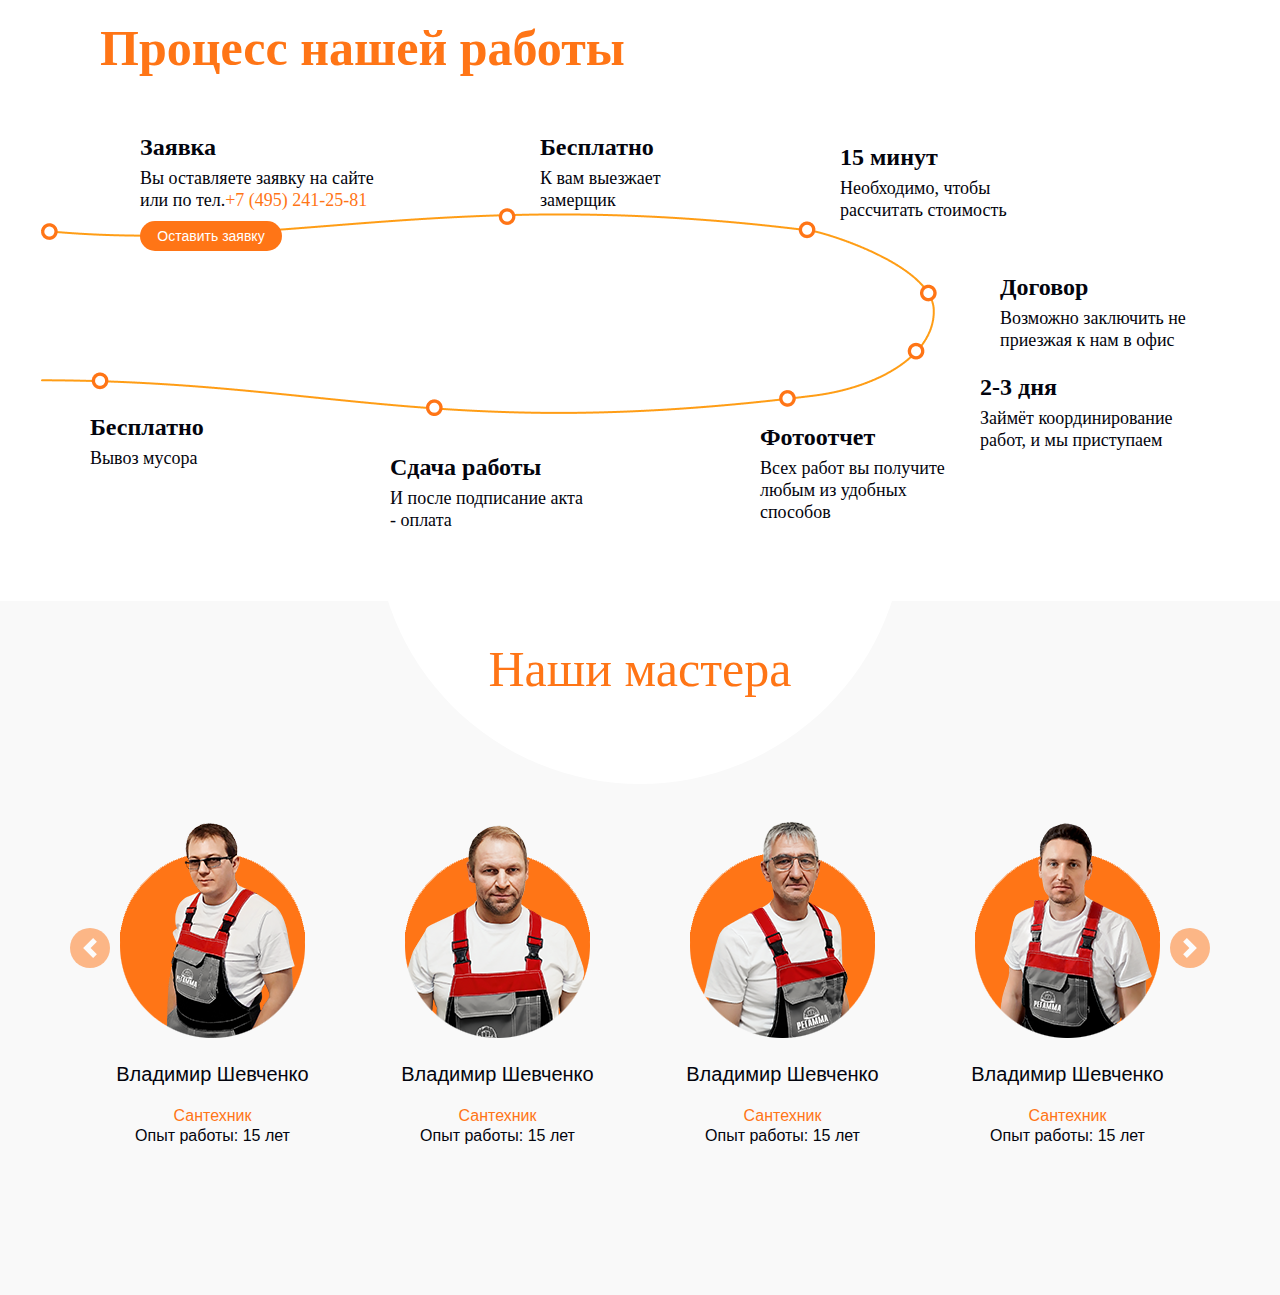
==== commit db9f660d: "Add files via upload" ====
--- a/index.html
+++ b/index.html
@@ -476,8 +476,8 @@
           <button class="slider__control slider__control_left  slider__control_show" href="#" role="button"></button>
           <button class="slider__control slider__control_right slider__control_show" href="#" role="button"></button> 
         </div>
-
-        <script type="text/javascript" src="js/slider-our-masters.js"></script>
+        
+        <script type="text/javascript" src="js/slider-our-masters.js"></script> 
       </div>
     </div>
   </body>
--- a/css/style.min.css
+++ b/css/style.min.css
@@ -1,3 +1,3 @@
 @font-face{font-family:'lobster_twobold_italic';src:url(../fonts/lobstertwo-bolditalic-webfont.woff2) format('woff2'),url(../fonts/lobstertwo-bolditalic-webfont.woff) format('woff');font-weight:700;font-style:italic}@font-face{font-family:'lobster_1.3regular';src:url(../fonts/lobster_1.3-webfont.woff2) format('woff2'),url(../fonts/lobster_1.3-webfont.woff) format('woff');font-weight:400;font-style:normal}@font-face{font-family:'nerisblack';src:url(../fonts/neris-black-webfont.woff2) format('woff2'),url(../fonts/neris-black-webfont.woff) format('woff');font-weight:400;font-style:normal}@font-face{font-family:'nerissemibold';src:url(../fonts/neris-semibold-webfont.woff2) format('woff2'),url(../fonts/neris-semibold-webfont.woff) format('woff');font-weight:700;font-style:normal}
 /*! normalize.css v8.0.1 | MIT License | github.com/necolas/normalize.css */
-@-webkit-keyframes bounce{0%{-webkit-transform:translateY(-2000px);transform:translateY(-2000px)}70%{-webkit-transform:translateY(30px);transform:translateY(30px)}90%{-webkit-transform:translateY(-10px);transform:translateY(-10px)}to{-webkit-transform:translateY(0);transform:translateY(0)}}@keyframes bounce{0%{-webkit-transform:translateY(-2000px);transform:translateY(-2000px)}70%{-webkit-transform:translateY(30px);transform:translateY(30px)}90%{-webkit-transform:translateY(-10px);transform:translateY(-10px)}to{-webkit-transform:translateY(0);transform:translateY(0)}}@-webkit-keyframes shake{0%,to{-webkit-transform:translateX(0);transform:translateX(0)}10%,30%,50%,70%,90%{-webkit-transform:translateX(-10px);transform:translateX(-10px)}20%,40%,60%,80%{-webkit-transform:translateX(10px);transform:translateX(10px)}}@keyframes shake{0%,to{-webkit-transform:translateX(0);transform:translateX(0)}10%,30%,50%,70%,90%{-webkit-transform:translateX(-10px);transform:translateX(-10px)}20%,40%,60%,80%{-webkit-transform:translateX(10px);transform:translateX(10px)}}html{line-height:1.15;-webkit-text-size-adjust:100%}body{margin:0}details,main{display:block}h1{font-size:2em;margin:.67em 0}hr{box-sizing:content-box;height:0;overflow:visible}code,kbd,pre,samp{font-family:monospace,monospace;font-size:1em}a{background-color:transparent}abbr[title]{border-bottom:none;-webkit-text-decoration:underline dotted;text-decoration:underline dotted}b,strong{font-weight:bolder}small{font-size:80%}sub,sup{font-size:75%;line-height:0;position:relative;vertical-align:baseline}sub{bottom:-.25em}sup{top:-.5em}img{border-style:none}button,input,optgroup,select,textarea{font-family:inherit;font-size:100%;line-height:1.15;margin:0}button,input{overflow:visible}button,select{text-transform:none}[type=button],[type=reset],[type=submit],button{-webkit-appearance:button}[type=button]::-moz-focus-inner,[type=reset]::-moz-focus-inner,[type=submit]::-moz-focus-inner,button::-moz-focus-inner{border-style:none;padding:0}[type=button]:-moz-focusring,[type=reset]:-moz-focusring,[type=submit]:-moz-focusring,button:-moz-focusring{outline:1px dotted ButtonText}fieldset{padding:.35em .75em .625em}legend{color:inherit;display:table;max-width:100%;white-space:normal}progress{vertical-align:baseline}textarea{overflow:auto}[type=checkbox],[type=radio],legend{box-sizing:border-box;padding:0}[type=number]::-webkit-inner-spin-button,[type=number]::-webkit-outer-spin-button{height:auto}[type=search]{-webkit-appearance:textfield;outline-offset:-2px}[type=search]::-webkit-search-decoration{-webkit-appearance:none}::-webkit-file-upload-button{-webkit-appearance:button;font:inherit}summary{display:list-item}[hidden],template{display:none}.btn,.btn--process{font-family:'circe-regular',Helvetica,Arial,sans-serif;display:inline-block;box-sizing:border-box;color:#fff;text-decoration:none;text-align:center;height:30px;line-height:30px;z-index:1;border:0}.btn{text-transform:uppercase;width:auto;background-color:#e55a65;border-radius:30px}.btn--process{width:142px;background-color:#ff7516;border-radius:25px;font-size:14px}.btn--popup-consultation{width:auto;background-color:#ff7416;box-shadow:0 15px 40px 0 rgba(255,116,22,.4);font-size:11px;height:50px;line-height:50px;cursor:pointer;padding:0 46px}.btn--popup-consultation:focus,.popup-consultation__input input:focus{outline:0}.btn--popup-consultation:active{-webkit-transform:scale(.98);transform:scale(.98);opacity:.9;transition:all .15s}.btn:hover{background-color:#de2e3c}.btn--process:hover{background-color:#e25c00}.btn--popup-consultation:hover{background-color:#ff7416}.process{max-width:1300px;padding-left:40px;padding-right:40px;margin:0 auto}.process__wrapper{z-index:2;position:relative}.process__title{font-size:50px;color:#ff7516;font-family:"Museo Cyrl 900";margin:20px 0 130px 5%}.process__img-bg{position:relative;margin:0 auto}.steps{padding-bottom:130px;z-index:2}.step{position:absolute}.step__button{margin-top:10px;background-color:#ff7516}.step__1{width:250px;top:90px;left:100px}.step__2{width:200px;top:90px;left:500px}.step__3,.step__4{width:200px;top:100px;left:800px}.step__4{top:230px;left:960px}.step__5,.step__6{width:200px;top:330px;left:940px}.step__6{top:380px;left:720px}.step__7,.step__8{width:200px;top:410px;left:350px}.step__8{top:370px;left:50px}.step__title{color:#03040d;font-family:"Museo Cyrl 900";font-size:24px;margin-bottom:5px}.step__text,.step__text a{font-family:"Museo Sans Cyrl 500";font-size:18px;line-height:22px}.step__text{margin-top:0;margin-bottom:0;color:#03040d}.step__text a{color:#ff7516;text-decoration:none}.our-masters{background:#f9f9f9;padding:150px 50px;margin-top:50px}.our-masters__wrapper{max-width:1300px;padding-left:20px;padding-right:20px;margin:0 auto;position:relative}.our-masters__title{width:530px;height:530px;border-radius:50%;background:#fff;display:flex;justify-content:center;align-items:center;position:absolute;top:-50%;left:50%;margin-left:-265px;margin-top:-300px;z-index:1}.our-masters__title span,.price__title{text-align:center;font-size:50px;line-height:60px}.our-masters__title span{margin-top:300px;display:inline-block;text-decoration:none;transition:.3s;font-family:"Museo Cyrl 900";color:#ff7516}.price{font-family:Roboto,Helvetica,Arial,sans-serif;max-width:1220px;margin:0 auto 30px;padding-left:20px;padding-right:20px}.price__title{font-family:'lobster_1.3regular',Helvetica,Arial,sans-serif;padding:10px 0 0;color:#6c9eb8}.price__descr{color:#919191;font-size:18px;font-weight:300;line-height:1.4;padding-top:15px;text-align:center;text-transform:uppercase}.price__decor-img{margin:0 auto;padding-bottom:55px;text-align:center;width:250px;padding-top:20px}.price__decor-img img{width:100%}.pocket__btn,.pocket__price p{font-weight:900;line-height:1.2}.pocket__price p{color:#e55a65;font-size:35px;margin:0 auto 15px}.pocket__btn{box-sizing:border-box}.pocket__btn span{background:url(../img/arrow_white.png) no-repeat right center/8px auto;background-position:center;display:inline-block;float:right;height:12px;margin-right:10%;margin-top:8px;width:8px}.pocket{padding-top:20px;padding-bottom:20px;text-align:center;border:4px solid pink;border-radius:10px;color:pink;margin:0;width:90%}.pocket img{width:100%;height:auto}.pocket a,.slider__control:hover{color:#fff;text-decoration:none}.pocket__title{color:#333}.pocket__title h4{font-family:'lobster_1.3regular',Helvetica,Arial,sans-serif;font-size:25px;margin:0 auto 10px;padding:0}.pocket__title p{font-size:14px;font-style:italic}.slider{padding-top:70px;position:relative;overflow:hidden}.slider__wrapper{display:flex;transition:transform .6s ease;transition:transform .6s ease,-webkit-transform .6s ease;align-items:top;width:auto}.slider__item{flex:0 0 25%;max-width:25%}.slider__control{outline:0;border:0;position:absolute;top:50%;display:none;align-items:center;justify-content:center;width:40px;height:40px;color:#fff;text-align:center;opacity:.5;-webkit-transform:translateY(-50%);transform:translateY(-50%);background:#ff7516;border-radius:50%;margin:0 -50px 0 0;z-index:1}.slider__control_show{display:flex}.slider__control:hover{outline:0;opacity:.9}.slider__control_left{left:0;margin:0}.slider__control_right{right:0;margin:0}.slider__control::before{content:'';display:inline-block;width:20px;height:20px;background:no-repeat center center;background-size:100% 100%}.slider__control_left::before{background-image:url("data:image/svg+xml;charset=utf8,%3Csvg xmlns='http://www.w3.org/2000/svg' fill='%23fff' viewBox='0 0 8 8'%3E%3Cpath d='M5.25 0l-4 4 4 4 1.5-1.5-2.5-2.5 2.5-2.5-1.5-1.5z'/%3E%3C/svg%3E")}.slider__control_right::before{background-image:url("data:image/svg+xml;charset=utf8,%3Csvg xmlns='http://www.w3.org/2000/svg' fill='%23fff' viewBox='0 0 8 8'%3E%3Cpath d='M2.75 0l-1.5 1.5 2.5 2.5-2.5 2.5 1.5 1.5 4-4-4-4z'/%3E%3C/svg%3E")}.slider__item>div{line-height:250px;font-size:100px;text-align:center}.masters{margin:auto;text-align:center}.masters__name{font-size:20px;line-height:24px;color:#03040d;font-family:"Museo Cyrl 900",Helvetica,Arial,sans-serif}.masters__experience,.masters__position{font-size:16px;color:#ff7516;line-height:19px;font-family:"Museo Sans Cyrl 700",Helvetica,Arial,sans-serif}.masters__experience{color:#03040d}.popup-consultation__title{font-size:24px;font-weight:800;margin-bottom:30px;text-align:center;text-transform:uppercase}.popup-consultation__descr{font-size:20px;margin-bottom:25px;text-align:center;color:#000}.popup-consultation{display:flex;align-items:center;justify-content:center;height:auto}.popup-consultation__form{margin:0 auto;display:none;width:auto;max-width:635px;height:auto}.modal-content__overlay-show{background:rgba(0,0,0,.6);height:100%;width:100%;z-index:9999;position:fixed;top:0;left:0}.modal-content__login-show{display:block;margin:auto;width:100%;height:100%;position:fixed;top:auto;left:0;bottom:0;right:0;z-index:2;-webkit-animation:bounce .6s;animation:bounce .6s}.modal-error{-webkit-animation:shake .6s;animation:shake .6s}.popup-consultation__close{cursor:pointer;position:absolute;right:10px;top:10px;width:32px;height:32px}.popup-consultation__close:after,.popup-consultation__close:before{position:absolute;left:15px;content:' ';height:33px;width:3px;background:#959595}.popup-consultation__close:before{-webkit-transform:rotate(45deg);transform:rotate(45deg)}.popup-consultation__close:after{-webkit-transform:rotate(-45deg);transform:rotate(-45deg)}.popup-consultation__close:hover:after,.popup-consultation__close:hover:before{background:#ff7416}.popup-consultation__form form{width:auto;height:auto;padding:30px 54px;margin:0 auto;background-color:#fff;border-radius:10px;text-align:center}.popup-consultation__form label,.popup-consultation__input input{display:block;font-family:"roboto-medium-webfont",Helvetica,Arial,sans-serif}.popup-consultation__form label{margin-bottom:5px;color:#fff}.popup-consultation__input{box-sizing:border-box;position:relative;overflow:hidden;width:380px;height:56px;border-radius:5px;border:1px solid #c0c4c3;margin:auto auto 10px}.popup-consultation__input input{font-size:16px;line-height:54px;width:100%;height:100%;padding:0 0 0 78px;border-radius:5px;border:0}.popup-consultation__input:hover,.popup-consultation__textarea textarea:hover{border-color:#848999}.popup-consultation__input::before{position:absolute;top:0;bottom:0;left:0;display:block;width:58px;content:'';background-color:#f0f3f4;background-repeat:no-repeat;background-position:center}.popup-consultation__input--tel::before{background-image:url(../img/tel.png)}.popup-consultation__input--name::before{background-image:url(../img/name.png)}.popup-consultation__input--email::before{background-image:url(../img/email.png)}.popup-consultation__textarea{box-sizing:border-box;margin-bottom:30px}.popup-consultation__textarea textarea{box-sizing:border-box;font-family:'Roboto',sans-serif,Helvetica;font-size:16px;display:block;width:100%;max-width:380px;height:135px;margin:0 auto;padding:15px 20px;resize:none;border-radius:5px;border:1px solid #c0c4c3}.popup-consultation__textarea textarea:focus{outline:0}@media (min-width:280px) and (max-width:1170px){.process{min-width:200px;max-width:1170px;padding-left:40px;padding-right:40px;margin:0;z-index:2}.process__title{font-size:40px;margin:20px 0 30px 5%}.process__img-bg{display:none}.step{width:auto;position:static}.steps{padding-bottom:20px}.step__title{position:relative}.step__title::before{content:'';position:absolute;top:0;left:-27px;background:url(../img/circle-icon.png) no-repeat center center;background-size:cover;width:16px;height:16px;margin-top:4px}}@media (min-width:280px) and (max-width:990px){.our-masters{padding:145px 0 50px;background:#f9f9f9}.our-masters__wrapper{min-width:200px;max-width:990px}.our-masters__title{width:250px;height:250px;margin-left:-125px;margin-top:-60px}.our-masters__title span{font-size:26px;line-height:32px;margin-top:70px}}@media (min-width:319px) and (max-width:589px){.our-masters{max-width:549px}.slider__item{flex:0 0 100%;max-width:100%}}@media (min-width:319px) and (max-width:722px){.popup-consultation__textarea{margin-bottom:15px}.popup-consultation__textarea textarea{width:100%;max-width:380px;height:135px;font-size:14px}.popup-consultation__input{width:100%;max-width:380px}.popup-consultation__input input{font-size:14px}.popup-consultation__form{min-width:300px;max-width:635px}.popup-consultation__form form{padding:20px}.popup-consultation__close{right:10px;top:30px}.popup-consultation__title{font-size:24px}.popup-consultation__descr{font-size:16px}}@media (min-width:590px) and (max-width:877px){.our-masters{max-width:837px}.slider__item{flex:0 0 50%;max-width:50%}}@media (min-width:878px) and (max-width:1200px){.our-masters{max-width:1100px}.slider__item{flex:0 0 33.333333%;max-width:33.333333%}}+@-webkit-keyframes bounce{0%{-webkit-transform:translateY(-2000px);transform:translateY(-2000px)}70%{-webkit-transform:translateY(30px);transform:translateY(30px)}90%{-webkit-transform:translateY(-10px);transform:translateY(-10px)}to{-webkit-transform:translateY(0);transform:translateY(0)}}@keyframes bounce{0%{-webkit-transform:translateY(-2000px);transform:translateY(-2000px)}70%{-webkit-transform:translateY(30px);transform:translateY(30px)}90%{-webkit-transform:translateY(-10px);transform:translateY(-10px)}to{-webkit-transform:translateY(0);transform:translateY(0)}}@-webkit-keyframes shake{0%,to{-webkit-transform:translateX(0);transform:translateX(0)}10%,30%,50%,70%,90%{-webkit-transform:translateX(-10px);transform:translateX(-10px)}20%,40%,60%,80%{-webkit-transform:translateX(10px);transform:translateX(10px)}}@keyframes shake{0%,to{-webkit-transform:translateX(0);transform:translateX(0)}10%,30%,50%,70%,90%{-webkit-transform:translateX(-10px);transform:translateX(-10px)}20%,40%,60%,80%{-webkit-transform:translateX(10px);transform:translateX(10px)}}html{line-height:1.15;-webkit-text-size-adjust:100%}body{margin:0}details,main{display:block}h1{font-size:2em;margin:.67em 0}hr{box-sizing:content-box;height:0;overflow:visible}code,kbd,pre,samp{font-family:monospace,monospace;font-size:1em}a{background-color:transparent}abbr[title]{border-bottom:none;-webkit-text-decoration:underline dotted;text-decoration:underline dotted}b,strong{font-weight:bolder}small{font-size:80%}sub,sup{font-size:75%;line-height:0;position:relative;vertical-align:baseline}sub{bottom:-.25em}sup{top:-.5em}img{border-style:none}button,input,optgroup,select,textarea{font-family:inherit;font-size:100%;line-height:1.15;margin:0}button,input{overflow:visible}button,select{text-transform:none}[type=button],[type=reset],[type=submit],button{-webkit-appearance:button}[type=button]::-moz-focus-inner,[type=reset]::-moz-focus-inner,[type=submit]::-moz-focus-inner,button::-moz-focus-inner{border-style:none;padding:0}[type=button]:-moz-focusring,[type=reset]:-moz-focusring,[type=submit]:-moz-focusring,button:-moz-focusring{outline:1px dotted ButtonText}fieldset{padding:.35em .75em .625em}legend{color:inherit;display:table;max-width:100%;white-space:normal}progress{vertical-align:baseline}textarea{overflow:auto}[type=checkbox],[type=radio],legend{box-sizing:border-box;padding:0}[type=number]::-webkit-inner-spin-button,[type=number]::-webkit-outer-spin-button{height:auto}[type=search]{-webkit-appearance:textfield;outline-offset:-2px}[type=search]::-webkit-search-decoration{-webkit-appearance:none}::-webkit-file-upload-button{-webkit-appearance:button;font:inherit}summary{display:list-item}[hidden],template{display:none}.btn,.btn--process{font-family:'circe-regular',Helvetica,Arial,sans-serif;display:inline-block;box-sizing:border-box;color:#fff;text-decoration:none;text-align:center;height:30px;line-height:30px;z-index:1;border:0}.btn{text-transform:uppercase;width:auto;background-color:#e55a65;border-radius:30px}.btn--process{width:142px;background-color:#ff7516;border-radius:25px;font-size:14px}.btn--popup-consultation{width:auto;background-color:#ff7416;box-shadow:0 15px 40px 0 rgba(255,116,22,.4);font-size:11px;height:50px;line-height:50px;cursor:pointer;padding:0 46px}.btn--popup-consultation:focus,.popup-consultation__input input:focus{outline:0}.btn--popup-consultation:active{-webkit-transform:scale(.98);transform:scale(.98);opacity:.9;transition:all .15s}.btn:hover{background-color:#de2e3c}.btn--process:hover{background-color:#e25c00}.btn--popup-consultation:hover{background-color:#ff7416}.process{max-width:1300px;padding-left:40px;padding-right:40px;margin:0 auto}.process__wrapper{z-index:2;position:relative}.process__title{font-size:50px;color:#ff7516;font-family:"Museo Cyrl 900";margin:20px 0 130px 5%}.process__img-bg{position:relative;margin:0 auto}.steps{padding-bottom:130px;z-index:2}.step{position:absolute}.step__button{margin-top:10px;background-color:#ff7516}.step__1{width:250px;top:90px;left:100px}.step__2{width:200px;top:90px;left:500px}.step__3,.step__4{width:200px;top:100px;left:800px}.step__4{top:230px;left:960px}.step__5,.step__6{width:200px;top:330px;left:940px}.step__6{top:380px;left:720px}.step__7,.step__8{width:200px;top:410px;left:350px}.step__8{top:370px;left:50px}.step__title{color:#03040d;font-family:"Museo Cyrl 900";font-size:24px;margin-bottom:5px}.step__text,.step__text a{font-family:"Museo Sans Cyrl 500";font-size:18px;line-height:22px}.step__text{margin-top:0;margin-bottom:0;color:#03040d}.step__text a{color:#ff7516;text-decoration:none}.our-masters{background:#f9f9f9;padding:150px 50px;margin-top:50px}.our-masters__wrapper{max-width:1300px;padding-left:20px;padding-right:20px;margin:0 auto;position:relative}.our-masters__title{width:530px;height:530px;border-radius:50%;background:#fff;display:flex;justify-content:center;align-items:center;position:absolute;top:-50%;left:50%;margin-left:-265px;margin-top:-300px;z-index:1}.our-masters__title span,.price__title{text-align:center;font-size:50px;line-height:60px}.our-masters__title span{margin-top:300px;display:inline-block;text-decoration:none;transition:.3s;font-family:"Museo Cyrl 900";color:#ff7516}.price{font-family:Roboto,Helvetica,Arial,sans-serif;max-width:1220px;margin:0 auto 30px;padding-left:20px;padding-right:20px}.price__title{font-family:'lobster_1.3regular',Helvetica,Arial,sans-serif;padding:10px 0 0;color:#6c9eb8}.price__descr{color:#919191;font-size:18px;font-weight:300;line-height:1.4;padding-top:15px;text-align:center;text-transform:uppercase}.price__decor-img{margin:0 auto;padding-bottom:55px;text-align:center;width:250px;padding-top:20px}.price__decor-img img{width:100%}.pocket__btn,.pocket__price p{font-weight:900;line-height:1.2}.pocket__price p{color:#e55a65;font-size:35px;margin:0 auto 15px}.pocket__btn{box-sizing:border-box}.pocket__btn span{background:url(../img/arrow_white.png) no-repeat right center/8px auto;background-position:center;display:inline-block;float:right;height:12px;margin-right:10%;margin-top:8px;width:8px}.pocket{padding-top:20px;padding-bottom:20px;text-align:center;border:4px solid pink;border-radius:10px;color:pink;margin:0;width:90%}.pocket img{width:100%;height:auto}.pocket a,.slider__control:hover{color:#fff;text-decoration:none}.pocket__title{color:#333}.pocket__title h4{font-family:'lobster_1.3regular',Helvetica,Arial,sans-serif;font-size:25px;margin:0 auto 10px;padding:0}.pocket__title p{font-size:14px;font-style:italic}.slider{padding-top:70px;position:relative;overflow:hidden}.slider__wrapper{display:flex;transition:transform .6s ease;transition:transform .6s ease,-webkit-transform .6s ease;align-items:top;width:auto}.slider__item{flex:0 0 25%;max-width:25%}.slider__control{outline:0;border:0;position:absolute;top:50%;display:none;align-items:center;justify-content:center;width:40px;height:40px;color:#fff;text-align:center;opacity:.5;-webkit-transform:translateY(-50%);transform:translateY(-50%);background:#ff7516;border-radius:50%;margin:0 -50px 0 0;z-index:1}.slider__control_show{display:flex}.slider__control:hover{outline:0;opacity:.9}.slider__control_left{left:0;margin:0}.slider__control_right{right:0;margin:0}.slider__control::before{content:'';display:inline-block;width:20px;height:20px;background:no-repeat center center;background-size:100% 100%}.slider__control_left::before{background-image:url("data:image/svg+xml;charset=utf8,%3Csvg xmlns='http://www.w3.org/2000/svg' fill='%23fff' viewBox='0 0 8 8'%3E%3Cpath d='M5.25 0l-4 4 4 4 1.5-1.5-2.5-2.5 2.5-2.5-1.5-1.5z'/%3E%3C/svg%3E")}.slider__control_right::before{background-image:url("data:image/svg+xml;charset=utf8,%3Csvg xmlns='http://www.w3.org/2000/svg' fill='%23fff' viewBox='0 0 8 8'%3E%3Cpath d='M2.75 0l-1.5 1.5 2.5 2.5-2.5 2.5 1.5 1.5 4-4-4-4z'/%3E%3C/svg%3E")}.slider__item>div{line-height:250px;font-size:100px;text-align:center}.masters{margin:auto;text-align:center}.masters__name{font-size:20px;line-height:24px;color:#03040d;font-family:"Museo Cyrl 900",Helvetica,Arial,sans-serif}.masters__experience,.masters__position{font-size:16px;color:#ff7516;line-height:19px;font-family:"Museo Sans Cyrl 700",Helvetica,Arial,sans-serif}.masters__experience{color:#03040d}.popup-consultation__title{font-size:24px;font-weight:800;margin-bottom:30px;text-align:center;text-transform:uppercase}.popup-consultation__descr{font-size:20px;margin-bottom:25px;text-align:center;color:#000}.popup-consultation{display:flex;align-items:center;justify-content:center;height:auto}.popup-consultation__form{margin:0 auto;display:none;width:auto;max-width:635px;height:auto}.modal-content__overlay-show{background:rgba(0,0,0,.6);height:100%;width:100%;z-index:9999;position:fixed;top:0;left:0}.modal-content__login-show{display:block;margin:auto;width:100%;height:100%;position:fixed;z-index:2;-webkit-animation:bounce .6s;animation:bounce .6s}.modal-error{-webkit-animation:shake .6s;animation:shake .6s}.popup-consultation__close{cursor:pointer;position:absolute;right:10px;top:10px;width:32px;height:32px}.popup-consultation__close:after,.popup-consultation__close:before{position:absolute;left:15px;content:' ';height:33px;width:3px;background:#959595}.popup-consultation__close:before{-webkit-transform:rotate(45deg);transform:rotate(45deg)}.popup-consultation__close:after{-webkit-transform:rotate(-45deg);transform:rotate(-45deg)}.popup-consultation__close:hover:after,.popup-consultation__close:hover:before{background:#ff7416}.popup-consultation__form form{width:auto;height:auto;padding:30px 54px;margin:0 auto;background-color:#fff;border-radius:10px;text-align:center}.popup-consultation__form label,.popup-consultation__input input{display:block;font-family:"roboto-medium-webfont",Helvetica,Arial,sans-serif}.popup-consultation__form label{margin-bottom:5px;color:#fff}.popup-consultation__input{box-sizing:border-box;position:relative;overflow:hidden;width:380px;height:56px;border-radius:5px;border:1px solid #c0c4c3;margin:auto auto 10px}.popup-consultation__input input{font-size:16px;line-height:54px;width:100%;height:100%;padding:0 0 0 78px;border-radius:5px;border:0}.popup-consultation__input:hover,.popup-consultation__textarea textarea:hover{border-color:#848999}.popup-consultation__input::before{position:absolute;top:0;bottom:0;left:0;display:block;width:58px;content:'';background-color:#f0f3f4;background-repeat:no-repeat;background-position:center}.popup-consultation__input--tel::before{background-image:url(../img/tel.png)}.popup-consultation__input--name::before{background-image:url(../img/name.png)}.popup-consultation__input--email::before{background-image:url(../img/email.png)}.popup-consultation__textarea{box-sizing:border-box;margin-bottom:30px}.popup-consultation__textarea textarea{box-sizing:border-box;font-family:'Roboto',sans-serif,Helvetica;font-size:16px;display:block;width:100%;max-width:380px;height:135px;margin:0 auto;padding:15px 20px;resize:none;border-radius:5px;border:1px solid #c0c4c3}.popup-consultation__textarea textarea:focus{outline:0}@media (min-width:280px) and (max-width:1170px){.process{min-width:200px;max-width:1170px;padding-left:40px;padding-right:40px;margin:0;z-index:2}.process__title{font-size:40px;margin:20px 0 30px 5%}.process__img-bg{display:none}.step{width:auto;position:static}.steps{padding-bottom:20px}.step__title{position:relative}.step__title::before{content:'';position:absolute;top:0;left:-27px;background:url(../img/circle-icon.png) no-repeat center center;background-size:cover;width:16px;height:16px;margin-top:4px}}@media (min-width:280px) and (max-width:990px){.our-masters{padding:145px 0 50px;background:#f9f9f9}.our-masters__wrapper{min-width:200px;max-width:990px}.our-masters__title{width:250px;height:250px;margin-left:-125px;margin-top:-60px}.our-masters__title span{font-size:26px;line-height:32px;margin-top:70px}}@media (min-width:319px) and (max-width:589px){.our-masters{max-width:549px}.slider__item{flex:0 0 100%;max-width:100%}}@media (min-width:319px) and (max-width:722px){.popup-consultation__textarea{margin-bottom:15px}.popup-consultation__textarea textarea{width:100%;max-width:380px;height:135px;font-size:14px}.popup-consultation__input{width:100%;max-width:380px}.popup-consultation__input input{font-size:14px}.popup-consultation__form{min-width:300px;max-width:635px}.popup-consultation__form form{padding:20px}.popup-consultation__close{right:10px;top:30px}.popup-consultation__title{font-size:24px}.popup-consultation__descr{font-size:16px}}@media (min-width:590px) and (max-width:877px){.our-masters{max-width:837px}.slider__item{flex:0 0 50%;max-width:50%}}@media (min-width:878px) and (max-width:1200px){.our-masters{max-width:1100px}.slider__item{flex:0 0 33.333333%;max-width:33.333333%}}